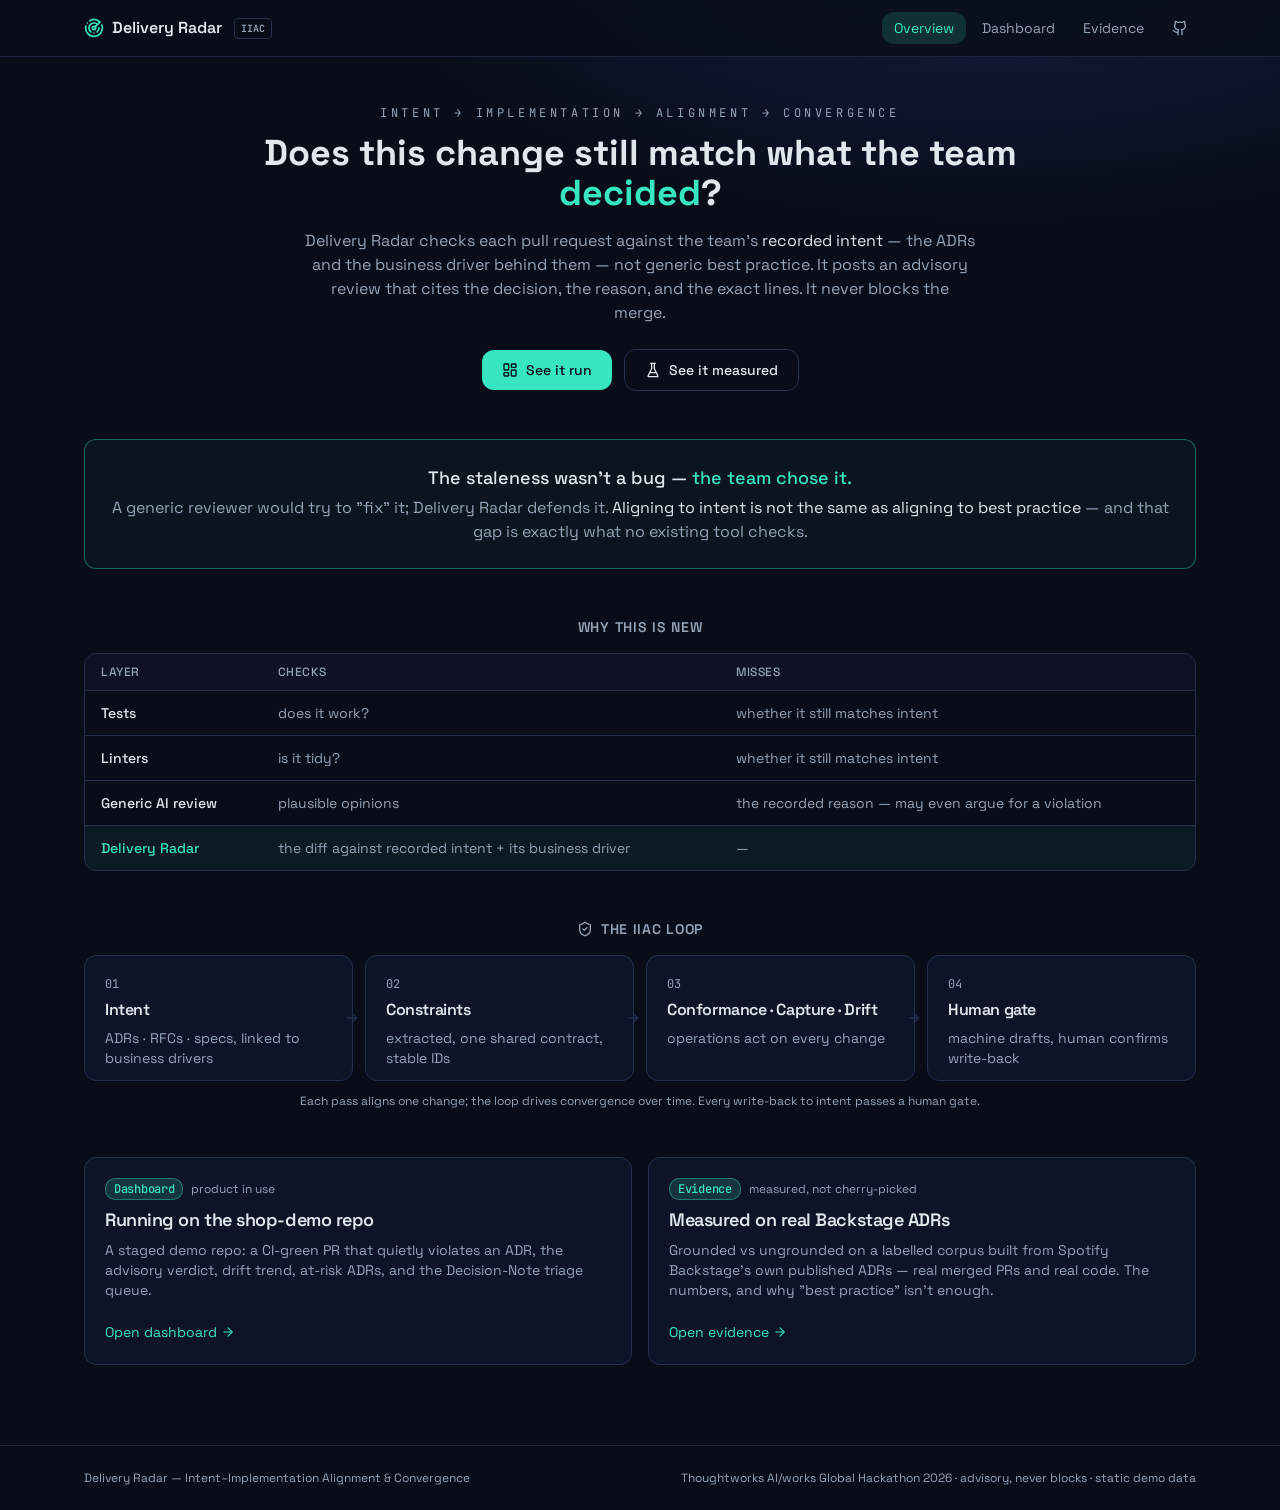
==== index.html @ a1a3ba2a "feat(showcase): deploy unified React SPA (Overview / Dashboard / Evidence) - replaces the landing in" ====
<!doctype html>
<html lang="en" class="dark">
  <head>
    <meta charset="UTF-8" />
    <meta name="viewport" content="width=device-width, initial-scale=1.0" />
    <title>Delivery Radar — IIAC governance engine</title>
    <link rel="preconnect" href="https://fonts.googleapis.com" />
    <link rel="preconnect" href="https://fonts.gstatic.com" crossorigin />
    <link
      href="https://fonts.googleapis.com/css2?family=Space+Grotesk:wght@400;500;600;700&family=JetBrains+Mono:wght@400;500;600&display=swap"
      rel="stylesheet"
    />
    <script type="module" crossorigin src="./assets/index-BOKfZxyE.js"></script>
    <link rel="stylesheet" crossorigin href="./assets/index-BELUJipr.css">
  </head>
  <body>
    <div id="root"></div>
  </body>
</html>
---- assets/index-BELUJipr.css ----
*,:before,:after{--tw-border-spacing-x: 0;--tw-border-spacing-y: 0;--tw-translate-x: 0;--tw-translate-y: 0;--tw-rotate: 0;--tw-skew-x: 0;--tw-skew-y: 0;--tw-scale-x: 1;--tw-scale-y: 1;--tw-pan-x: ;--tw-pan-y: ;--tw-pinch-zoom: ;--tw-scroll-snap-strictness: proximity;--tw-gradient-from-position: ;--tw-gradient-via-position: ;--tw-gradient-to-position: ;--tw-ordinal: ;--tw-slashed-zero: ;--tw-numeric-figure: ;--tw-numeric-spacing: ;--tw-numeric-fraction: ;--tw-ring-inset: ;--tw-ring-offset-width: 0px;--tw-ring-offset-color: #fff;--tw-ring-color: rgb(59 130 246 / .5);--tw-ring-offset-shadow: 0 0 #0000;--tw-ring-shadow: 0 0 #0000;--tw-shadow: 0 0 #0000;--tw-shadow-colored: 0 0 #0000;--tw-blur: ;--tw-brightness: ;--tw-contrast: ;--tw-grayscale: ;--tw-hue-rotate: ;--tw-invert: ;--tw-saturate: ;--tw-sepia: ;--tw-drop-shadow: ;--tw-backdrop-blur: ;--tw-backdrop-brightness: ;--tw-backdrop-contrast: ;--tw-backdrop-grayscale: ;--tw-backdrop-hue-rotate: ;--tw-backdrop-invert: ;--tw-backdrop-opacity: ;--tw-backdrop-saturate: ;--tw-backdrop-sepia: ;--tw-contain-size: ;--tw-contain-layout: ;--tw-contain-paint: ;--tw-contain-style: }::backdrop{--tw-border-spacing-x: 0;--tw-border-spacing-y: 0;--tw-translate-x: 0;--tw-translate-y: 0;--tw-rotate: 0;--tw-skew-x: 0;--tw-skew-y: 0;--tw-scale-x: 1;--tw-scale-y: 1;--tw-pan-x: ;--tw-pan-y: ;--tw-pinch-zoom: ;--tw-scroll-snap-strictness: proximity;--tw-gradient-from-position: ;--tw-gradient-via-position: ;--tw-gradient-to-position: ;--tw-ordinal: ;--tw-slashed-zero: ;--tw-numeric-figure: ;--tw-numeric-spacing: ;--tw-numeric-fraction: ;--tw-ring-inset: ;--tw-ring-offset-width: 0px;--tw-ring-offset-color: #fff;--tw-ring-color: rgb(59 130 246 / .5);--tw-ring-offset-shadow: 0 0 #0000;--tw-ring-shadow: 0 0 #0000;--tw-shadow: 0 0 #0000;--tw-shadow-colored: 0 0 #0000;--tw-blur: ;--tw-brightness: ;--tw-contrast: ;--tw-grayscale: ;--tw-hue-rotate: ;--tw-invert: ;--tw-saturate: ;--tw-sepia: ;--tw-drop-shadow: ;--tw-backdrop-blur: ;--tw-backdrop-brightness: ;--tw-backdrop-contrast: ;--tw-backdrop-grayscale: ;--tw-backdrop-hue-rotate: ;--tw-backdrop-invert: ;--tw-backdrop-opacity: ;--tw-backdrop-saturate: ;--tw-backdrop-sepia: ;--tw-contain-size: ;--tw-contain-layout: ;--tw-contain-paint: ;--tw-contain-style: }*,:before,:after{box-sizing:border-box;border-width:0;border-style:solid;border-color:#e5e7eb}:before,:after{--tw-content: ""}html,:host{line-height:1.5;-webkit-text-size-adjust:100%;-moz-tab-size:4;-o-tab-size:4;tab-size:4;font-family:Space Grotesk,ui-sans-serif,system-ui,sans-serif;font-feature-settings:normal;font-variation-settings:normal;-webkit-tap-highlight-color:transparent}body{margin:0;line-height:inherit}hr{height:0;color:inherit;border-top-width:1px}abbr:where([title]){-webkit-text-decoration:underline dotted;text-decoration:underline dotted}h1,h2,h3,h4,h5,h6{font-size:inherit;font-weight:inherit}a{color:inherit;text-decoration:inherit}b,strong{font-weight:bolder}code,kbd,samp,pre{font-family:JetBrains Mono,ui-monospace,monospace;font-feature-settings:normal;font-variation-settings:normal;font-size:1em}small{font-size:80%}sub,sup{font-size:75%;line-height:0;position:relative;vertical-align:baseline}sub{bottom:-.25em}sup{top:-.5em}table{text-indent:0;border-color:inherit;border-collapse:collapse}button,input,optgroup,select,textarea{font-family:inherit;font-feature-settings:inherit;font-variation-settings:inherit;font-size:100%;font-weight:inherit;line-height:inherit;letter-spacing:inherit;color:inherit;margin:0;padding:0}button,select{text-transform:none}button,input:where([type=button]),input:where([type=reset]),input:where([type=submit]){-webkit-appearance:button;background-color:transparent;background-image:none}:-moz-focusring{outline:auto}:-moz-ui-invalid{box-shadow:none}progress{vertical-align:baseline}::-webkit-inner-spin-button,::-webkit-outer-spin-button{height:auto}[type=search]{-webkit-appearance:textfield;outline-offset:-2px}::-webkit-search-decoration{-webkit-appearance:none}::-webkit-file-upload-button{-webkit-appearance:button;font:inherit}summary{display:list-item}blockquote,dl,dd,h1,h2,h3,h4,h5,h6,hr,figure,p,pre{margin:0}fieldset{margin:0;padding:0}legend{padding:0}ol,ul,menu{list-style:none;margin:0;padding:0}dialog{padding:0}textarea{resize:vertical}input::-moz-placeholder,textarea::-moz-placeholder{opacity:1;color:#9ca3af}input::placeholder,textarea::placeholder{opacity:1;color:#9ca3af}button,[role=button]{cursor:pointer}:disabled{cursor:default}img,svg,video,canvas,audio,iframe,embed,object{display:block;vertical-align:middle}img,video{max-width:100%;height:auto}[hidden]:where(:not([hidden=until-found])){display:none}*{border-color:hsl(var(--border))}body{background-color:hsl(var(--background));font-family:Space Grotesk,ui-sans-serif,system-ui,sans-serif;color:hsl(var(--foreground));background-image:radial-gradient(1200px 600px at 78% -12%,#16224a 0%,transparent 55%);background-attachment:fixed;min-height:100vh}.static{position:static}.absolute{position:absolute}.relative{position:relative}.sticky{position:sticky}.-right-2{right:-.5rem}.top-0{top:0}.top-1\/2{top:50%}.z-40{z-index:40}.mx-auto{margin-left:auto;margin-right:auto}.mb-3{margin-bottom:.75rem}.mb-4{margin-bottom:1rem}.ml-1{margin-left:.25rem}.ml-auto{margin-left:auto}.mt-1{margin-top:.25rem}.mt-1\.5{margin-top:.375rem}.mt-12{margin-top:3rem}.mt-2{margin-top:.5rem}.mt-3{margin-top:.75rem}.mt-4{margin-top:1rem}.mt-6{margin-top:1.5rem}.inline{display:inline}.flex{display:flex}.inline-flex{display:inline-flex}.table{display:table}.grid{display:grid}.hidden{display:none}.h-1\.5{height:.375rem}.h-11{height:2.75rem}.h-14{height:3.5rem}.h-3{height:.75rem}.h-3\.5{height:.875rem}.h-4{height:1rem}.h-48{height:12rem}.h-5{height:1.25rem}.h-8{height:2rem}.h-9{height:2.25rem}.h-full{height:100%}.h-px{height:1px}.min-h-screen{min-height:100vh}.w-3{width:.75rem}.w-3\.5{width:.875rem}.w-4{width:1rem}.w-5{width:1.25rem}.w-full{width:100%}.max-w-2xl{max-width:42rem}.max-w-3xl{max-width:48rem}.max-w-6xl{max-width:72rem}.flex-1{flex:1 1 0%}.-translate-y-1\/2{--tw-translate-y: -50%;transform:translate(var(--tw-translate-x),var(--tw-translate-y)) rotate(var(--tw-rotate)) skew(var(--tw-skew-x)) skewY(var(--tw-skew-y)) scaleX(var(--tw-scale-x)) scaleY(var(--tw-scale-y))}.grid-cols-1{grid-template-columns:repeat(1,minmax(0,1fr))}.grid-cols-2{grid-template-columns:repeat(2,minmax(0,1fr))}.flex-col{flex-direction:column}.flex-wrap{flex-wrap:wrap}.items-end{align-items:flex-end}.items-center{align-items:center}.items-baseline{align-items:baseline}.justify-center{justify-content:center}.justify-between{justify-content:space-between}.gap-1{gap:.25rem}.gap-1\.5{gap:.375rem}.gap-2{gap:.5rem}.gap-3{gap:.75rem}.gap-4{gap:1rem}.space-y-1\.5>:not([hidden])~:not([hidden]){--tw-space-y-reverse: 0;margin-top:calc(.375rem * calc(1 - var(--tw-space-y-reverse)));margin-bottom:calc(.375rem * var(--tw-space-y-reverse))}.space-y-12>:not([hidden])~:not([hidden]){--tw-space-y-reverse: 0;margin-top:calc(3rem * calc(1 - var(--tw-space-y-reverse)));margin-bottom:calc(3rem * var(--tw-space-y-reverse))}.space-y-3>:not([hidden])~:not([hidden]){--tw-space-y-reverse: 0;margin-top:calc(.75rem * calc(1 - var(--tw-space-y-reverse)));margin-bottom:calc(.75rem * var(--tw-space-y-reverse))}.space-y-4>:not([hidden])~:not([hidden]){--tw-space-y-reverse: 0;margin-top:calc(1rem * calc(1 - var(--tw-space-y-reverse)));margin-bottom:calc(1rem * var(--tw-space-y-reverse))}.space-y-8>:not([hidden])~:not([hidden]){--tw-space-y-reverse: 0;margin-top:calc(2rem * calc(1 - var(--tw-space-y-reverse)));margin-bottom:calc(2rem * var(--tw-space-y-reverse))}.overflow-hidden{overflow:hidden}.truncate{overflow:hidden;text-overflow:ellipsis;white-space:nowrap}.whitespace-nowrap{white-space:nowrap}.rounded{border-radius:.25rem}.rounded-full{border-radius:9999px}.rounded-lg{border-radius:var(--radius)}.rounded-md{border-radius:calc(var(--radius) - 2px)}.rounded-xl{border-radius:.75rem}.border{border-width:1px}.border-b{border-bottom-width:1px}.border-t{border-top-width:1px}.border-amber-500\/40{border-color:#f59e0b66}.border-border{border-color:hsl(var(--border))}.border-border\/70{border-color:hsl(var(--border) / .7)}.border-emerald-500\/30{border-color:#10b9814d}.border-emerald-500\/40{border-color:#10b98166}.border-primary\/40{border-color:hsl(var(--primary) / .4)}.border-primary\/50{border-color:hsl(var(--primary) / .5)}.border-rose-500\/30{border-color:#f43f5e4d}.border-rose-500\/40{border-color:#f43f5e66}.border-slate-500\/40{border-color:#64748b66}.bg-amber-400{--tw-bg-opacity: 1;background-color:rgb(251 191 36 / var(--tw-bg-opacity, 1))}.bg-amber-500\/15{background-color:#f59e0b26}.bg-background\/80{background-color:hsl(var(--background) / .8)}.bg-border{background-color:hsl(var(--border))}.bg-card\/40{background-color:hsl(var(--card) / .4)}.bg-card\/60{background-color:hsl(var(--card) / .6)}.bg-card\/80{background-color:hsl(var(--card) / .8)}.bg-emerald-400{--tw-bg-opacity: 1;background-color:rgb(52 211 153 / var(--tw-bg-opacity, 1))}.bg-emerald-500\/10{background-color:#10b9811a}.bg-emerald-500\/15{background-color:#10b98126}.bg-primary{background-color:hsl(var(--primary))}.bg-primary\/15{background-color:hsl(var(--primary) / .15)}.bg-primary\/\[0\.04\]{background-color:hsl(var(--primary) / .04)}.bg-primary\/\[0\.05\]{background-color:hsl(var(--primary) / .05)}.bg-primary\/\[0\.06\]{background-color:hsl(var(--primary) / .06)}.bg-rose-400{--tw-bg-opacity: 1;background-color:rgb(251 113 133 / var(--tw-bg-opacity, 1))}.bg-rose-500\/15{background-color:#f43f5e26}.bg-secondary{background-color:hsl(var(--secondary))}.bg-slate-500\/15{background-color:#64748b26}.p-2{padding:.5rem}.p-4{padding:1rem}.p-5{padding:1.25rem}.p-6{padding:1.5rem}.px-1\.5{padding-left:.375rem;padding-right:.375rem}.px-2{padding-left:.5rem;padding-right:.5rem}.px-3{padding-left:.75rem;padding-right:.75rem}.px-4{padding-left:1rem;padding-right:1rem}.px-5{padding-left:1.25rem;padding-right:1.25rem}.px-6{padding-left:1.5rem;padding-right:1.5rem}.py-0\.5{padding-top:.125rem;padding-bottom:.125rem}.py-1\.5{padding-top:.375rem;padding-bottom:.375rem}.py-2{padding-top:.5rem;padding-bottom:.5rem}.py-2\.5{padding-top:.625rem;padding-bottom:.625rem}.py-3{padding-top:.75rem;padding-bottom:.75rem}.py-6{padding-top:1.5rem;padding-bottom:1.5rem}.py-8{padding-top:2rem;padding-bottom:2rem}.pb-2{padding-bottom:.5rem}.pb-3{padding-bottom:.75rem}.pt-0{padding-top:0}.pt-4{padding-top:1rem}.text-left{text-align:left}.text-center{text-align:center}.font-mono{font-family:JetBrains Mono,ui-monospace,monospace}.text-2xl{font-size:1.5rem;line-height:2rem}.text-3xl{font-size:1.875rem;line-height:2.25rem}.text-\[10px\]{font-size:10px}.text-base{font-size:1rem;line-height:1.5rem}.text-lg{font-size:1.125rem;line-height:1.75rem}.text-sm{font-size:.875rem;line-height:1.25rem}.text-xs{font-size:.75rem;line-height:1rem}.font-bold{font-weight:700}.font-medium{font-weight:500}.font-semibold{font-weight:600}.uppercase{text-transform:uppercase}.italic{font-style:italic}.leading-none{line-height:1}.leading-tight{line-height:1.25}.tracking-\[0\.2em\]{letter-spacing:.2em}.tracking-\[0\.3em\]{letter-spacing:.3em}.tracking-tight{letter-spacing:-.025em}.tracking-wider{letter-spacing:.05em}.text-amber-300{--tw-text-opacity: 1;color:rgb(252 211 77 / var(--tw-text-opacity, 1))}.text-amber-400{--tw-text-opacity: 1;color:rgb(251 191 36 / var(--tw-text-opacity, 1))}.text-border{color:hsl(var(--border))}.text-card-foreground{color:hsl(var(--card-foreground))}.text-emerald-300{--tw-text-opacity: 1;color:rgb(110 231 183 / var(--tw-text-opacity, 1))}.text-foreground{color:hsl(var(--foreground))}.text-foreground\/80{color:hsl(var(--foreground) / .8)}.text-muted-foreground{color:hsl(var(--muted-foreground))}.text-primary{color:hsl(var(--primary))}.text-primary-foreground{color:hsl(var(--primary-foreground))}.text-rose-300{--tw-text-opacity: 1;color:rgb(253 164 175 / var(--tw-text-opacity, 1))}.text-secondary-foreground{color:hsl(var(--secondary-foreground))}.text-slate-300{--tw-text-opacity: 1;color:rgb(203 213 225 / var(--tw-text-opacity, 1))}.shadow-sm{--tw-shadow: 0 1px 2px 0 rgb(0 0 0 / .05);--tw-shadow-colored: 0 1px 2px 0 var(--tw-shadow-color);box-shadow:var(--tw-ring-offset-shadow, 0 0 #0000),var(--tw-ring-shadow, 0 0 #0000),var(--tw-shadow)}.outline{outline-style:solid}.backdrop-blur{--tw-backdrop-blur: blur(8px);-webkit-backdrop-filter:var(--tw-backdrop-blur) var(--tw-backdrop-brightness) var(--tw-backdrop-contrast) var(--tw-backdrop-grayscale) var(--tw-backdrop-hue-rotate) var(--tw-backdrop-invert) var(--tw-backdrop-opacity) var(--tw-backdrop-saturate) var(--tw-backdrop-sepia);backdrop-filter:var(--tw-backdrop-blur) var(--tw-backdrop-brightness) var(--tw-backdrop-contrast) var(--tw-backdrop-grayscale) var(--tw-backdrop-hue-rotate) var(--tw-backdrop-invert) var(--tw-backdrop-opacity) var(--tw-backdrop-saturate) var(--tw-backdrop-sepia)}.backdrop-blur-sm{--tw-backdrop-blur: blur(4px);-webkit-backdrop-filter:var(--tw-backdrop-blur) var(--tw-backdrop-brightness) var(--tw-backdrop-contrast) var(--tw-backdrop-grayscale) var(--tw-backdrop-hue-rotate) var(--tw-backdrop-invert) var(--tw-backdrop-opacity) var(--tw-backdrop-saturate) var(--tw-backdrop-sepia);backdrop-filter:var(--tw-backdrop-blur) var(--tw-backdrop-brightness) var(--tw-backdrop-contrast) var(--tw-backdrop-grayscale) var(--tw-backdrop-hue-rotate) var(--tw-backdrop-invert) var(--tw-backdrop-opacity) var(--tw-backdrop-saturate) var(--tw-backdrop-sepia)}.transition-colors{transition-property:color,background-color,border-color,text-decoration-color,fill,stroke;transition-timing-function:cubic-bezier(.4,0,.2,1);transition-duration:.15s}@keyframes enter{0%{opacity:var(--tw-enter-opacity, 1);transform:translate3d(var(--tw-enter-translate-x, 0),var(--tw-enter-translate-y, 0),0) scale3d(var(--tw-enter-scale, 1),var(--tw-enter-scale, 1),var(--tw-enter-scale, 1)) rotate(var(--tw-enter-rotate, 0))}}@keyframes exit{to{opacity:var(--tw-exit-opacity, 1);transform:translate3d(var(--tw-exit-translate-x, 0),var(--tw-exit-translate-y, 0),0) scale3d(var(--tw-exit-scale, 1),var(--tw-exit-scale, 1),var(--tw-exit-scale, 1)) rotate(var(--tw-exit-rotate, 0))}}.running{animation-play-state:running}:root{--background: 228 47% 7%;--foreground: 214 32% 91%;--card: 226 44% 12%;--card-foreground: 214 32% 91%;--popover: 226 44% 12%;--popover-foreground: 214 32% 91%;--primary: 167 78% 56%;--primary-foreground: 228 47% 7%;--secondary: 223 41% 18%;--secondary-foreground: 214 32% 91%;--muted: 223 41% 15%;--muted-foreground: 215 20% 65%;--accent: 223 41% 18%;--accent-foreground: 214 32% 91%;--destructive: 350 75% 60%;--destructive-foreground: 214 32% 96%;--border: 223 38% 22%;--input: 223 38% 22%;--ring: 167 78% 56%;--radius: .75rem}::-webkit-scrollbar{width:10px;height:10px}::-webkit-scrollbar-thumb{background:hsl(var(--border));border-radius:6px}::-webkit-scrollbar-track{background:transparent}.hover\:bg-accent:hover{background-color:hsl(var(--accent))}.hover\:bg-primary\/90:hover{background-color:hsl(var(--primary) / .9)}.hover\:bg-secondary\/80:hover{background-color:hsl(var(--secondary) / .8)}.hover\:text-accent-foreground:hover{color:hsl(var(--accent-foreground))}.hover\:text-foreground:hover{color:hsl(var(--foreground))}.hover\:text-primary:hover{color:hsl(var(--primary))}.hover\:underline:hover{text-decoration-line:underline}.focus-visible\:outline-none:focus-visible{outline:2px solid transparent;outline-offset:2px}.focus-visible\:ring-2:focus-visible{--tw-ring-offset-shadow: var(--tw-ring-inset) 0 0 0 var(--tw-ring-offset-width) var(--tw-ring-offset-color);--tw-ring-shadow: var(--tw-ring-inset) 0 0 0 calc(2px + var(--tw-ring-offset-width)) var(--tw-ring-color);box-shadow:var(--tw-ring-offset-shadow),var(--tw-ring-shadow),var(--tw-shadow, 0 0 #0000)}.focus-visible\:ring-ring:focus-visible{--tw-ring-color: hsl(var(--ring))}.disabled\:pointer-events-none:disabled{pointer-events:none}.disabled\:opacity-50:disabled{opacity:.5}@media (min-width: 640px){.sm\:inline{display:inline}.sm\:grid-cols-2{grid-template-columns:repeat(2,minmax(0,1fr))}.sm\:grid-cols-4{grid-template-columns:repeat(4,minmax(0,1fr))}.sm\:text-4xl{font-size:2.25rem;line-height:2.5rem}}@media (min-width: 768px){.md\:grid-cols-2{grid-template-columns:repeat(2,minmax(0,1fr))}}@media (min-width: 1024px){.lg\:block{display:block}.lg\:grid-cols-2{grid-template-columns:repeat(2,minmax(0,1fr))}.lg\:grid-cols-4{grid-template-columns:repeat(4,minmax(0,1fr))}}
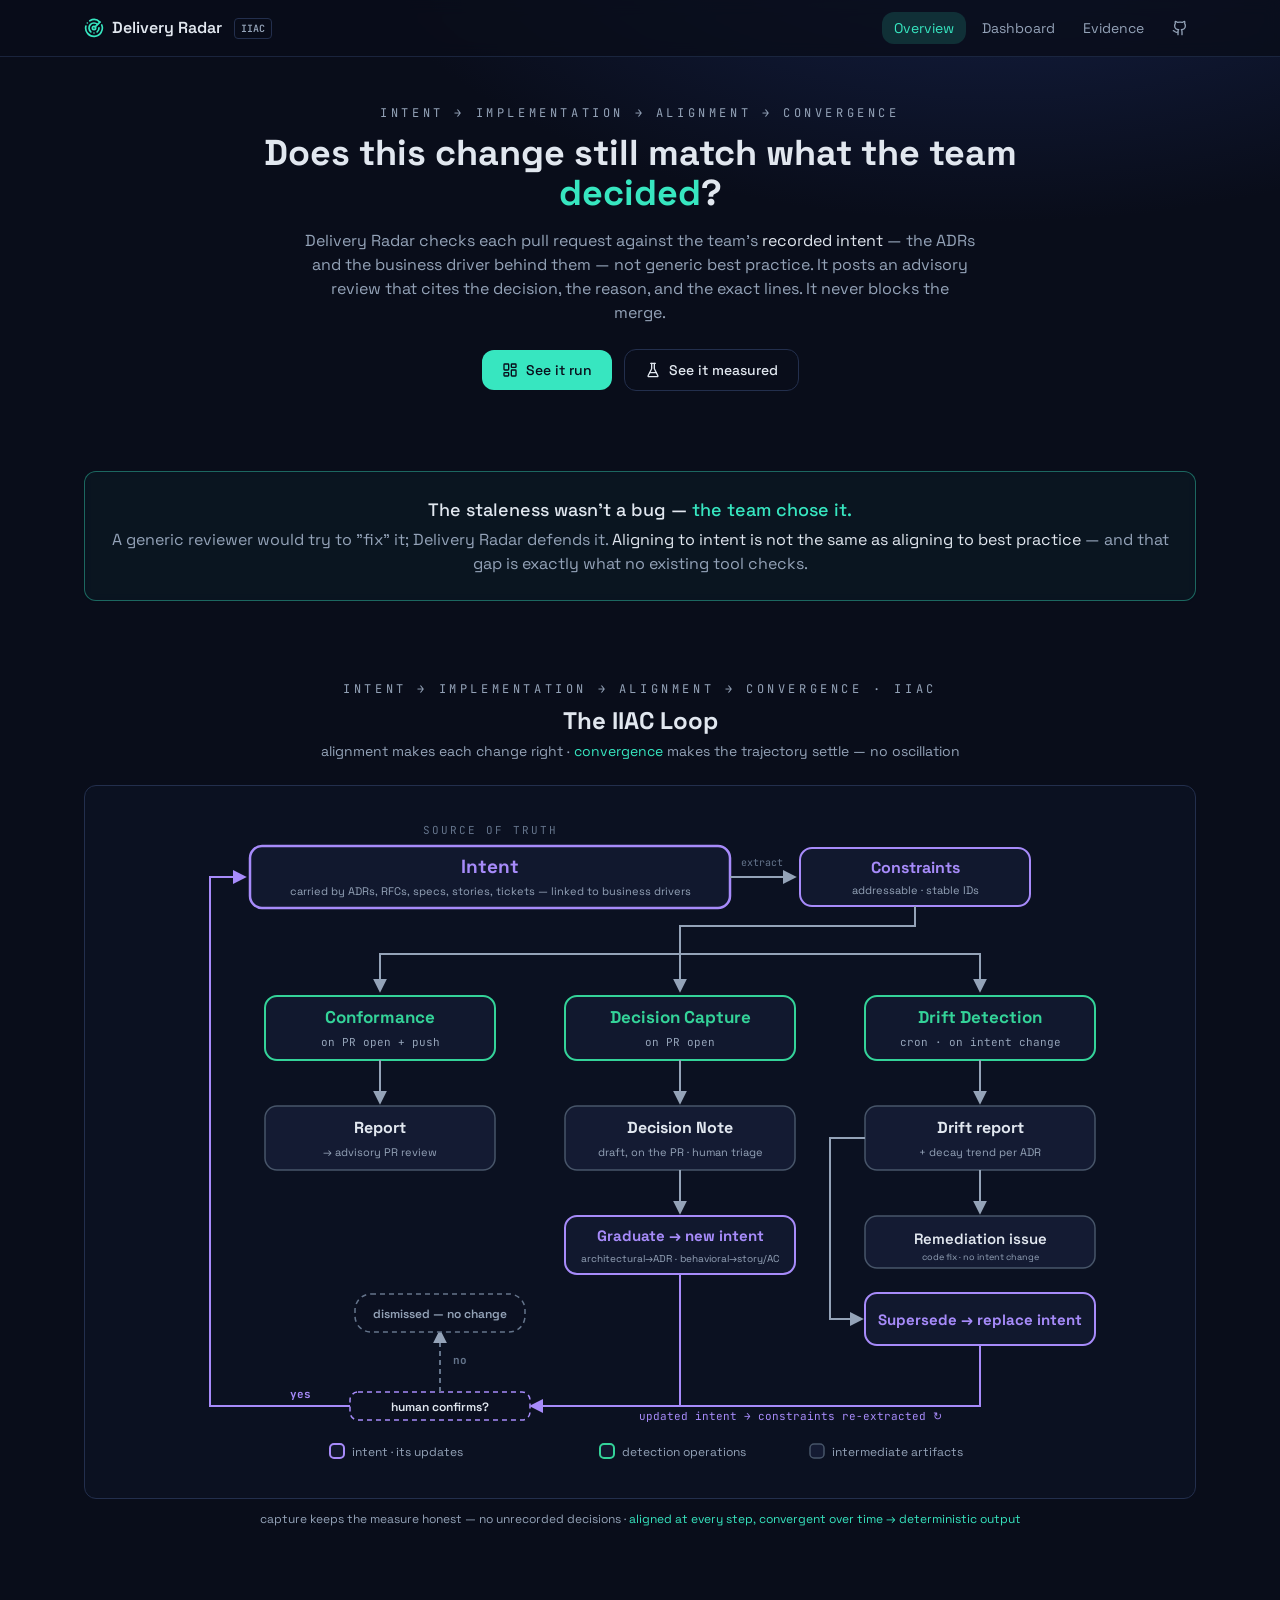
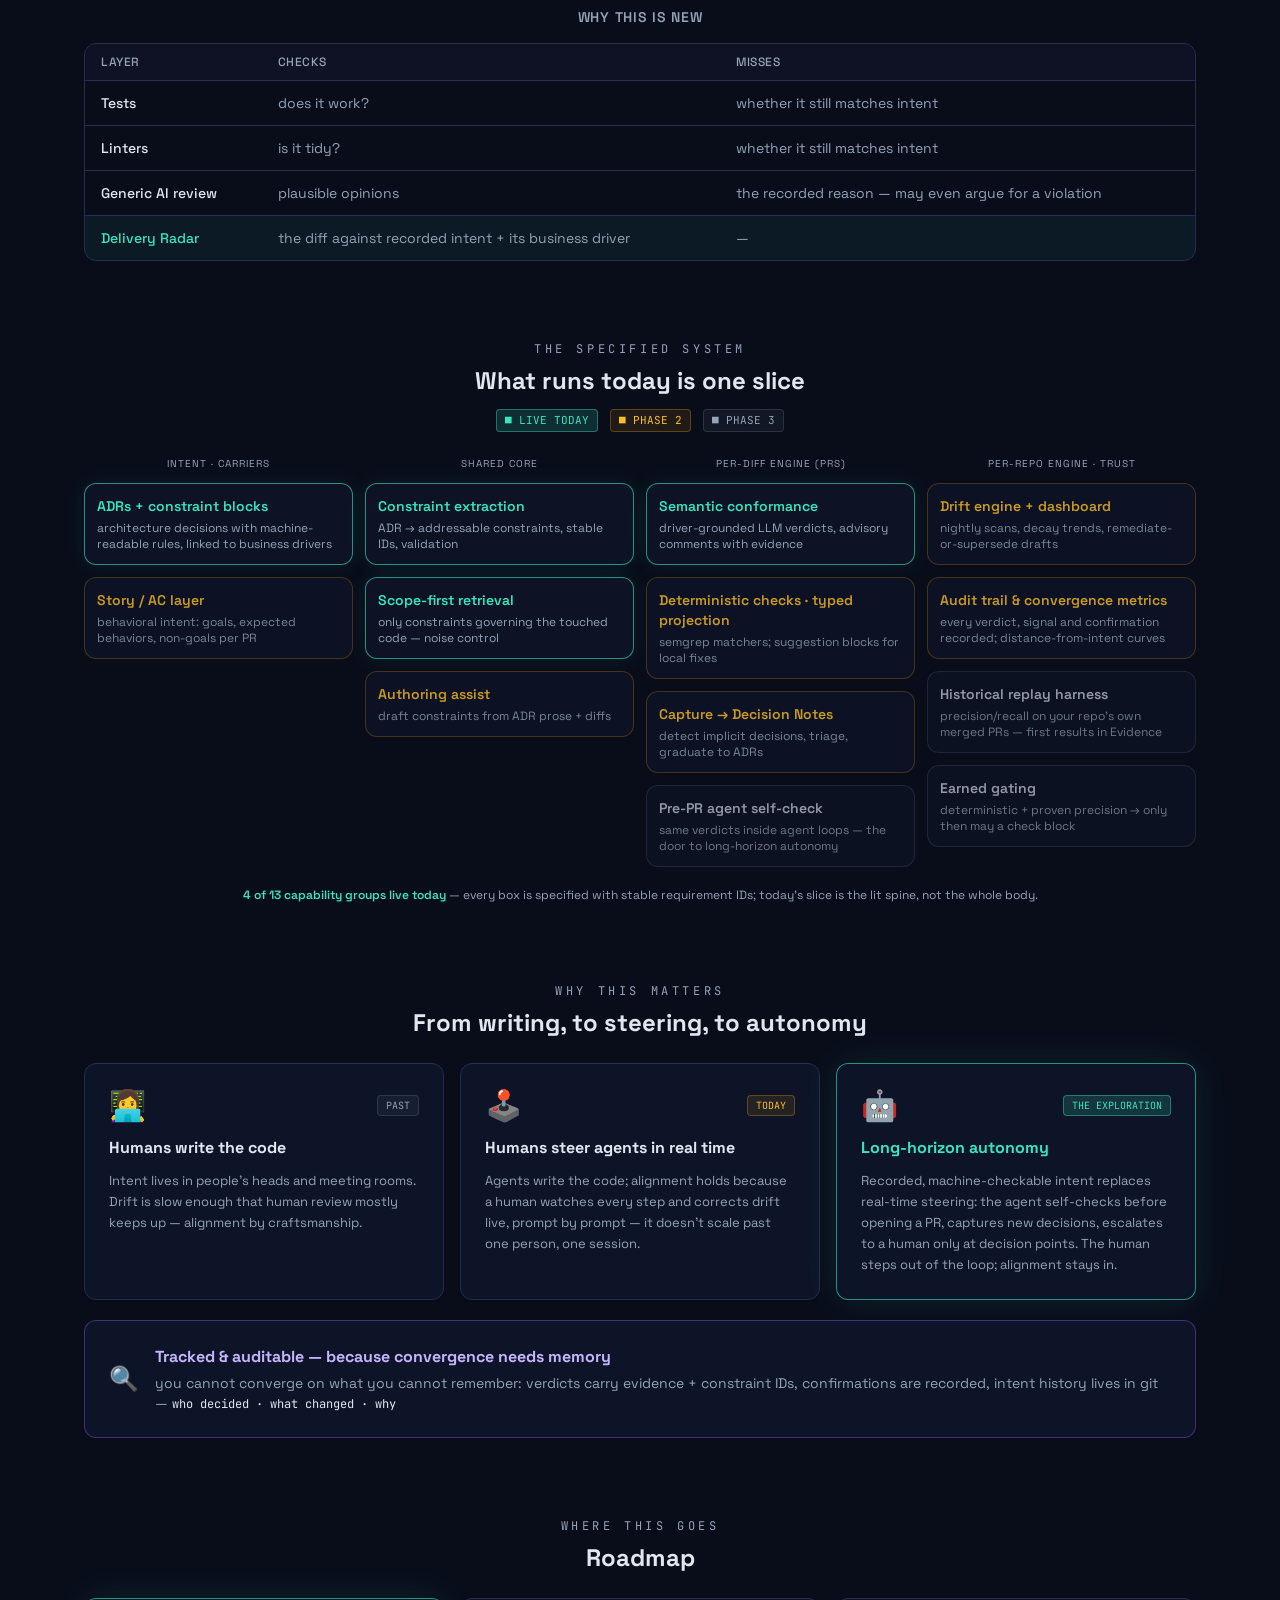
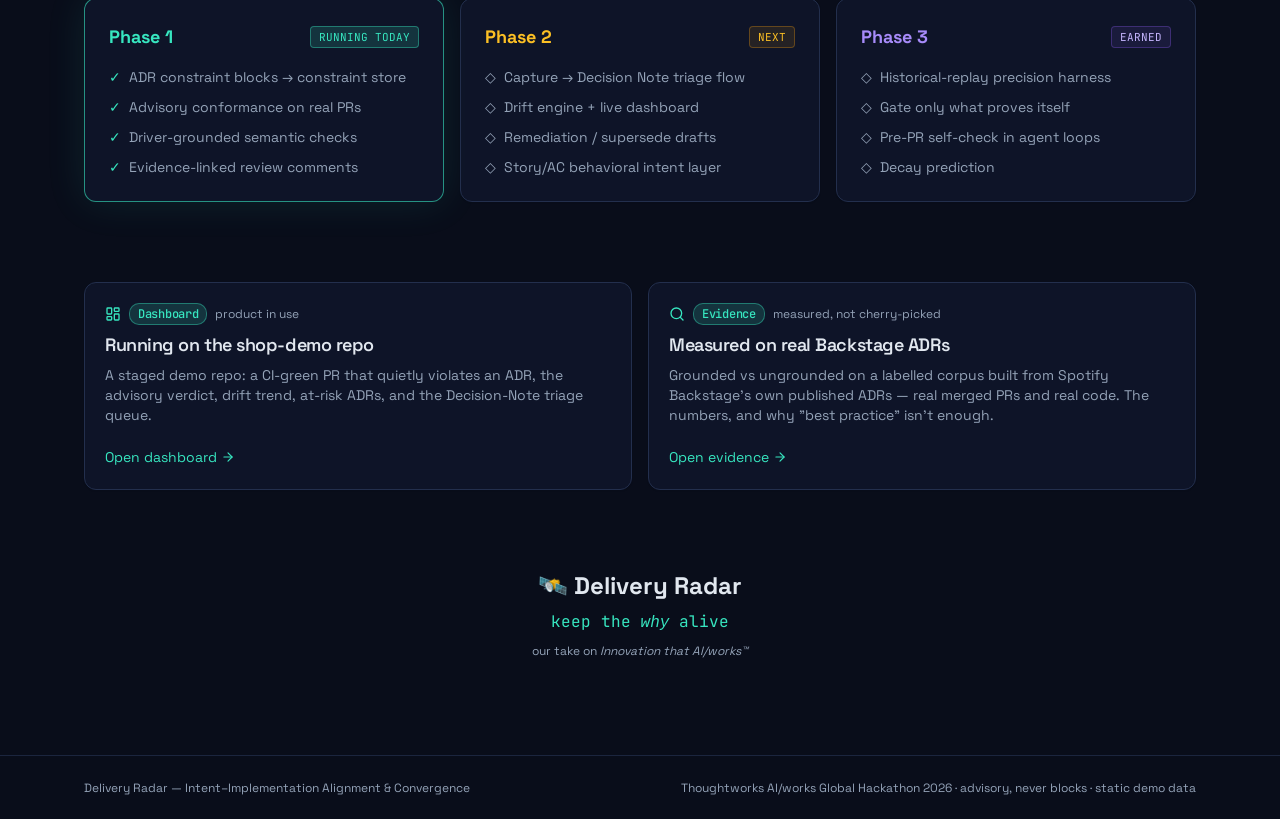
==== commit 1da55842: "feat(showcase): homepage is now the full product intro (IIAC Loop SVG, system map, dual-path, roadma" ====
--- a/index.html
+++ b/index.html
@@ -10,8 +10,8 @@
       href="https://fonts.googleapis.com/css2?family=Space+Grotesk:wght@400;500;600;700&family=JetBrains+Mono:wght@400;500;600&display=swap"
       rel="stylesheet"
     />
-    <script type="module" crossorigin src="./assets/index-BOKfZxyE.js"></script>
-    <link rel="stylesheet" crossorigin href="./assets/index-BELUJipr.css">
+    <script type="module" crossorigin src="./assets/index-DQuwveQa.js"></script>
+    <link rel="stylesheet" crossorigin href="./assets/index-GDhjms-v.css">
   </head>
   <body>
     <div id="root"></div>
--- a/assets/index-GDhjms-v.css
+++ b/assets/index-GDhjms-v.css
@@ -0,0 +1 @@
+*,:before,:after{--tw-border-spacing-x: 0;--tw-border-spacing-y: 0;--tw-translate-x: 0;--tw-translate-y: 0;--tw-rotate: 0;--tw-skew-x: 0;--tw-skew-y: 0;--tw-scale-x: 1;--tw-scale-y: 1;--tw-pan-x: ;--tw-pan-y: ;--tw-pinch-zoom: ;--tw-scroll-snap-strictness: proximity;--tw-gradient-from-position: ;--tw-gradient-via-position: ;--tw-gradient-to-position: ;--tw-ordinal: ;--tw-slashed-zero: ;--tw-numeric-figure: ;--tw-numeric-spacing: ;--tw-numeric-fraction: ;--tw-ring-inset: ;--tw-ring-offset-width: 0px;--tw-ring-offset-color: #fff;--tw-ring-color: rgb(59 130 246 / .5);--tw-ring-offset-shadow: 0 0 #0000;--tw-ring-shadow: 0 0 #0000;--tw-shadow: 0 0 #0000;--tw-shadow-colored: 0 0 #0000;--tw-blur: ;--tw-brightness: ;--tw-contrast: ;--tw-grayscale: ;--tw-hue-rotate: ;--tw-invert: ;--tw-saturate: ;--tw-sepia: ;--tw-drop-shadow: ;--tw-backdrop-blur: ;--tw-backdrop-brightness: ;--tw-backdrop-contrast: ;--tw-backdrop-grayscale: ;--tw-backdrop-hue-rotate: ;--tw-backdrop-invert: ;--tw-backdrop-opacity: ;--tw-backdrop-saturate: ;--tw-backdrop-sepia: ;--tw-contain-size: ;--tw-contain-layout: ;--tw-contain-paint: ;--tw-contain-style: }::backdrop{--tw-border-spacing-x: 0;--tw-border-spacing-y: 0;--tw-translate-x: 0;--tw-translate-y: 0;--tw-rotate: 0;--tw-skew-x: 0;--tw-skew-y: 0;--tw-scale-x: 1;--tw-scale-y: 1;--tw-pan-x: ;--tw-pan-y: ;--tw-pinch-zoom: ;--tw-scroll-snap-strictness: proximity;--tw-gradient-from-position: ;--tw-gradient-via-position: ;--tw-gradient-to-position: ;--tw-ordinal: ;--tw-slashed-zero: ;--tw-numeric-figure: ;--tw-numeric-spacing: ;--tw-numeric-fraction: ;--tw-ring-inset: ;--tw-ring-offset-width: 0px;--tw-ring-offset-color: #fff;--tw-ring-color: rgb(59 130 246 / .5);--tw-ring-offset-shadow: 0 0 #0000;--tw-ring-shadow: 0 0 #0000;--tw-shadow: 0 0 #0000;--tw-shadow-colored: 0 0 #0000;--tw-blur: ;--tw-brightness: ;--tw-contrast: ;--tw-grayscale: ;--tw-hue-rotate: ;--tw-invert: ;--tw-saturate: ;--tw-sepia: ;--tw-drop-shadow: ;--tw-backdrop-blur: ;--tw-backdrop-brightness: ;--tw-backdrop-contrast: ;--tw-backdrop-grayscale: ;--tw-backdrop-hue-rotate: ;--tw-backdrop-invert: ;--tw-backdrop-opacity: ;--tw-backdrop-saturate: ;--tw-backdrop-sepia: ;--tw-contain-size: ;--tw-contain-layout: ;--tw-contain-paint: ;--tw-contain-style: }*,:before,:after{box-sizing:border-box;border-width:0;border-style:solid;border-color:#e5e7eb}:before,:after{--tw-content: ""}html,:host{line-height:1.5;-webkit-text-size-adjust:100%;-moz-tab-size:4;-o-tab-size:4;tab-size:4;font-family:Space Grotesk,ui-sans-serif,system-ui,sans-serif;font-feature-settings:normal;font-variation-settings:normal;-webkit-tap-highlight-color:transparent}body{margin:0;line-height:inherit}hr{height:0;color:inherit;border-top-width:1px}abbr:where([title]){-webkit-text-decoration:underline dotted;text-decoration:underline dotted}h1,h2,h3,h4,h5,h6{font-size:inherit;font-weight:inherit}a{color:inherit;text-decoration:inherit}b,strong{font-weight:bolder}code,kbd,samp,pre{font-family:JetBrains Mono,ui-monospace,monospace;font-feature-settings:normal;font-variation-settings:normal;font-size:1em}small{font-size:80%}sub,sup{font-size:75%;line-height:0;position:relative;vertical-align:baseline}sub{bottom:-.25em}sup{top:-.5em}table{text-indent:0;border-color:inherit;border-collapse:collapse}button,input,optgroup,select,textarea{font-family:inherit;font-feature-settings:inherit;font-variation-settings:inherit;font-size:100%;font-weight:inherit;line-height:inherit;letter-spacing:inherit;color:inherit;margin:0;padding:0}button,select{text-transform:none}button,input:where([type=button]),input:where([type=reset]),input:where([type=submit]){-webkit-appearance:button;background-color:transparent;background-image:none}:-moz-focusring{outline:auto}:-moz-ui-invalid{box-shadow:none}progress{vertical-align:baseline}::-webkit-inner-spin-button,::-webkit-outer-spin-button{height:auto}[type=search]{-webkit-appearance:textfield;outline-offset:-2px}::-webkit-search-decoration{-webkit-appearance:none}::-webkit-file-upload-button{-webkit-appearance:button;font:inherit}summary{display:list-item}blockquote,dl,dd,h1,h2,h3,h4,h5,h6,hr,figure,p,pre{margin:0}fieldset{margin:0;padding:0}legend{padding:0}ol,ul,menu{list-style:none;margin:0;padding:0}dialog{padding:0}textarea{resize:vertical}input::-moz-placeholder,textarea::-moz-placeholder{opacity:1;color:#9ca3af}input::placeholder,textarea::placeholder{opacity:1;color:#9ca3af}button,[role=button]{cursor:pointer}:disabled{cursor:default}img,svg,video,canvas,audio,iframe,embed,object{display:block;vertical-align:middle}img,video{max-width:100%;height:auto}[hidden]:where(:not([hidden=until-found])){display:none}*{border-color:hsl(var(--border))}body{background-color:hsl(var(--background));font-family:Space Grotesk,ui-sans-serif,system-ui,sans-serif;color:hsl(var(--foreground));background-image:radial-gradient(1200px 600px at 78% -12%,#16224a 0%,transparent 55%);background-attachment:fixed;min-height:100vh}.static{position:static}.sticky{position:sticky}.top-0{top:0}.z-40{z-index:40}.mx-auto{margin-left:auto;margin-right:auto}.mb-3{margin-bottom:.75rem}.mb-4{margin-bottom:1rem}.ml-1{margin-left:.25rem}.ml-auto{margin-left:auto}.mt-1{margin-top:.25rem}.mt-1\.5{margin-top:.375rem}.mt-12{margin-top:3rem}.mt-2{margin-top:.5rem}.mt-2\.5{margin-top:.625rem}.mt-3{margin-top:.75rem}.mt-4{margin-top:1rem}.mt-5{margin-top:1.25rem}.mt-6{margin-top:1.5rem}.block{display:block}.inline{display:inline}.flex{display:flex}.inline-flex{display:inline-flex}.table{display:table}.grid{display:grid}.hidden{display:none}.h-1\.5{height:.375rem}.h-11{height:2.75rem}.h-14{height:3.5rem}.h-3{height:.75rem}.h-3\.5{height:.875rem}.h-4{height:1rem}.h-48{height:12rem}.h-5{height:1.25rem}.h-8{height:2rem}.h-9{height:2.25rem}.h-full{height:100%}.h-px{height:1px}.min-h-screen{min-height:100vh}.w-3{width:.75rem}.w-3\.5{width:.875rem}.w-4{width:1rem}.w-5{width:1.25rem}.w-full{width:100%}.max-w-2xl{max-width:42rem}.max-w-3xl{max-width:48rem}.max-w-6xl{max-width:72rem}.flex-1{flex:1 1 0%}.grid-cols-1{grid-template-columns:repeat(1,minmax(0,1fr))}.grid-cols-2{grid-template-columns:repeat(2,minmax(0,1fr))}.flex-col{flex-direction:column}.flex-wrap{flex-wrap:wrap}.items-end{align-items:flex-end}.items-center{align-items:center}.items-baseline{align-items:baseline}.justify-center{justify-content:center}.justify-between{justify-content:space-between}.gap-1{gap:.25rem}.gap-1\.5{gap:.375rem}.gap-2{gap:.5rem}.gap-3{gap:.75rem}.gap-4{gap:1rem}.space-y-1\.5>:not([hidden])~:not([hidden]){--tw-space-y-reverse: 0;margin-top:calc(.375rem * calc(1 - var(--tw-space-y-reverse)));margin-bottom:calc(.375rem * var(--tw-space-y-reverse))}.space-y-2\.5>:not([hidden])~:not([hidden]){--tw-space-y-reverse: 0;margin-top:calc(.625rem * calc(1 - var(--tw-space-y-reverse)));margin-bottom:calc(.625rem * var(--tw-space-y-reverse))}.space-y-20>:not([hidden])~:not([hidden]){--tw-space-y-reverse: 0;margin-top:calc(5rem * calc(1 - var(--tw-space-y-reverse)));margin-bottom:calc(5rem * var(--tw-space-y-reverse))}.space-y-3>:not([hidden])~:not([hidden]){--tw-space-y-reverse: 0;margin-top:calc(.75rem * calc(1 - var(--tw-space-y-reverse)));margin-bottom:calc(.75rem * var(--tw-space-y-reverse))}.space-y-4>:not([hidden])~:not([hidden]){--tw-space-y-reverse: 0;margin-top:calc(1rem * calc(1 - var(--tw-space-y-reverse)));margin-bottom:calc(1rem * var(--tw-space-y-reverse))}.space-y-8>:not([hidden])~:not([hidden]){--tw-space-y-reverse: 0;margin-top:calc(2rem * calc(1 - var(--tw-space-y-reverse)));margin-bottom:calc(2rem * var(--tw-space-y-reverse))}.overflow-hidden{overflow:hidden}.overflow-x-auto{overflow-x:auto}.truncate{overflow:hidden;text-overflow:ellipsis;white-space:nowrap}.whitespace-nowrap{white-space:nowrap}.rounded{border-radius:.25rem}.rounded-full{border-radius:9999px}.rounded-lg{border-radius:var(--radius)}.rounded-md{border-radius:calc(var(--radius) - 2px)}.rounded-xl{border-radius:.75rem}.border{border-width:1px}.border-b{border-bottom-width:1px}.border-t{border-top-width:1px}.border-amber-500\/30{border-color:#f59e0b4d}.border-amber-500\/40{border-color:#f59e0b66}.border-border{border-color:hsl(var(--border))}.border-border\/70{border-color:hsl(var(--border) / .7)}.border-emerald-500\/30{border-color:#10b9814d}.border-emerald-500\/40{border-color:#10b98166}.border-primary\/40{border-color:hsl(var(--primary) / .4)}.border-primary\/50{border-color:hsl(var(--primary) / .5)}.border-primary\/60{border-color:hsl(var(--primary) / .6)}.border-rose-500\/30{border-color:#f43f5e4d}.border-rose-500\/40{border-color:#f43f5e66}.border-slate-500\/30{border-color:#64748b4d}.border-slate-500\/40{border-color:#64748b66}.border-violet-500\/30{border-color:#8b5cf64d}.border-violet-500\/40{border-color:#8b5cf666}.bg-amber-400{--tw-bg-opacity: 1;background-color:rgb(251 191 36 / var(--tw-bg-opacity, 1))}.bg-amber-500\/10{background-color:#f59e0b1a}.bg-amber-500\/15{background-color:#f59e0b26}.bg-background\/80{background-color:hsl(var(--background) / .8)}.bg-border{background-color:hsl(var(--border))}.bg-card\/40{background-color:hsl(var(--card) / .4)}.bg-card\/60{background-color:hsl(var(--card) / .6)}.bg-card\/70{background-color:hsl(var(--card) / .7)}.bg-card\/80{background-color:hsl(var(--card) / .8)}.bg-emerald-400{--tw-bg-opacity: 1;background-color:rgb(52 211 153 / var(--tw-bg-opacity, 1))}.bg-emerald-500\/10{background-color:#10b9811a}.bg-emerald-500\/15{background-color:#10b98126}.bg-primary{background-color:hsl(var(--primary))}.bg-primary\/15{background-color:hsl(var(--primary) / .15)}.bg-primary\/\[0\.04\]{background-color:hsl(var(--primary) / .04)}.bg-primary\/\[0\.05\]{background-color:hsl(var(--primary) / .05)}.bg-primary\/\[0\.06\]{background-color:hsl(var(--primary) / .06)}.bg-rose-400{--tw-bg-opacity: 1;background-color:rgb(251 113 133 / var(--tw-bg-opacity, 1))}.bg-rose-500\/15{background-color:#f43f5e26}.bg-secondary{background-color:hsl(var(--secondary))}.bg-slate-500\/10{background-color:#64748b1a}.bg-slate-500\/15{background-color:#64748b26}.bg-violet-500\/10{background-color:#8b5cf61a}.p-2{padding:.5rem}.p-3{padding:.75rem}.p-4{padding:1rem}.p-5{padding:1.25rem}.p-6{padding:1.5rem}.px-1\.5{padding-left:.375rem;padding-right:.375rem}.px-2{padding-left:.5rem;padding-right:.5rem}.px-3{padding-left:.75rem;padding-right:.75rem}.px-4{padding-left:1rem;padding-right:1rem}.px-5{padding-left:1.25rem;padding-right:1.25rem}.px-6{padding-left:1.5rem;padding-right:1.5rem}.py-0\.5{padding-top:.125rem;padding-bottom:.125rem}.py-1\.5{padding-top:.375rem;padding-bottom:.375rem}.py-2{padding-top:.5rem;padding-bottom:.5rem}.py-2\.5{padding-top:.625rem;padding-bottom:.625rem}.py-3{padding-top:.75rem;padding-bottom:.75rem}.py-6{padding-top:1.5rem;padding-bottom:1.5rem}.py-8{padding-top:2rem;padding-bottom:2rem}.pb-2{padding-bottom:.5rem}.pb-4{padding-bottom:1rem}.pt-0{padding-top:0}.pt-4{padding-top:1rem}.text-left{text-align:left}.text-center{text-align:center}.font-mono{font-family:JetBrains Mono,ui-monospace,monospace}.text-2xl{font-size:1.5rem;line-height:2rem}.text-3xl{font-size:1.875rem;line-height:2.25rem}.text-\[10px\]{font-size:10px}.text-\[11px\]{font-size:11px}.text-\[13px\]{font-size:13px}.text-base{font-size:1rem;line-height:1.5rem}.text-lg{font-size:1.125rem;line-height:1.75rem}.text-sm{font-size:.875rem;line-height:1.25rem}.text-xs{font-size:.75rem;line-height:1rem}.font-bold{font-weight:700}.font-medium{font-weight:500}.font-semibold{font-weight:600}.uppercase{text-transform:uppercase}.italic{font-style:italic}.leading-none{line-height:1}.leading-relaxed{line-height:1.625}.leading-tight{line-height:1.25}.tracking-\[0\.2em\]{letter-spacing:.2em}.tracking-\[0\.3em\]{letter-spacing:.3em}.tracking-tight{letter-spacing:-.025em}.tracking-wider{letter-spacing:.05em}.tracking-widest{letter-spacing:.1em}.text-amber-300{--tw-text-opacity: 1;color:rgb(252 211 77 / var(--tw-text-opacity, 1))}.text-amber-400{--tw-text-opacity: 1;color:rgb(251 191 36 / var(--tw-text-opacity, 1))}.text-card-foreground{color:hsl(var(--card-foreground))}.text-emerald-300{--tw-text-opacity: 1;color:rgb(110 231 183 / var(--tw-text-opacity, 1))}.text-foreground{color:hsl(var(--foreground))}.text-foreground\/80{color:hsl(var(--foreground) / .8)}.text-muted-foreground{color:hsl(var(--muted-foreground))}.text-primary{color:hsl(var(--primary))}.text-primary-foreground{color:hsl(var(--primary-foreground))}.text-rose-300{--tw-text-opacity: 1;color:rgb(253 164 175 / var(--tw-text-opacity, 1))}.text-secondary-foreground{color:hsl(var(--secondary-foreground))}.text-slate-300{--tw-text-opacity: 1;color:rgb(203 213 225 / var(--tw-text-opacity, 1))}.text-slate-400{--tw-text-opacity: 1;color:rgb(148 163 184 / var(--tw-text-opacity, 1))}.text-violet-300{--tw-text-opacity: 1;color:rgb(196 181 253 / var(--tw-text-opacity, 1))}.text-violet-400{--tw-text-opacity: 1;color:rgb(167 139 250 / var(--tw-text-opacity, 1))}.opacity-70{opacity:.7}.opacity-80{opacity:.8}.shadow-\[0_0_24px_rgba\(55\,232\,194\,\.08\)\]{--tw-shadow: 0 0 24px rgba(55,232,194,.08);--tw-shadow-colored: 0 0 24px var(--tw-shadow-color);box-shadow:var(--tw-ring-offset-shadow, 0 0 #0000),var(--tw-ring-shadow, 0 0 #0000),var(--tw-shadow)}.shadow-\[0_0_40px_rgba\(55\,232\,194\,\.1\)\]{--tw-shadow: 0 0 40px rgba(55,232,194,.1);--tw-shadow-colored: 0 0 40px var(--tw-shadow-color);box-shadow:var(--tw-ring-offset-shadow, 0 0 #0000),var(--tw-ring-shadow, 0 0 #0000),var(--tw-shadow)}.shadow-sm{--tw-shadow: 0 1px 2px 0 rgb(0 0 0 / .05);--tw-shadow-colored: 0 1px 2px 0 var(--tw-shadow-color);box-shadow:var(--tw-ring-offset-shadow, 0 0 #0000),var(--tw-ring-shadow, 0 0 #0000),var(--tw-shadow)}.outline{outline-style:solid}.backdrop-blur{--tw-backdrop-blur: blur(8px);-webkit-backdrop-filter:var(--tw-backdrop-blur) var(--tw-backdrop-brightness) var(--tw-backdrop-contrast) var(--tw-backdrop-grayscale) var(--tw-backdrop-hue-rotate) var(--tw-backdrop-invert) var(--tw-backdrop-opacity) var(--tw-backdrop-saturate) var(--tw-backdrop-sepia);backdrop-filter:var(--tw-backdrop-blur) var(--tw-backdrop-brightness) var(--tw-backdrop-contrast) var(--tw-backdrop-grayscale) var(--tw-backdrop-hue-rotate) var(--tw-backdrop-invert) var(--tw-backdrop-opacity) var(--tw-backdrop-saturate) var(--tw-backdrop-sepia)}.backdrop-blur-sm{--tw-backdrop-blur: blur(4px);-webkit-backdrop-filter:var(--tw-backdrop-blur) var(--tw-backdrop-brightness) var(--tw-backdrop-contrast) var(--tw-backdrop-grayscale) var(--tw-backdrop-hue-rotate) var(--tw-backdrop-invert) var(--tw-backdrop-opacity) var(--tw-backdrop-saturate) var(--tw-backdrop-sepia);backdrop-filter:var(--tw-backdrop-blur) var(--tw-backdrop-brightness) var(--tw-backdrop-contrast) var(--tw-backdrop-grayscale) var(--tw-backdrop-hue-rotate) var(--tw-backdrop-invert) var(--tw-backdrop-opacity) var(--tw-backdrop-saturate) var(--tw-backdrop-sepia)}.transition-colors{transition-property:color,background-color,border-color,text-decoration-color,fill,stroke;transition-timing-function:cubic-bezier(.4,0,.2,1);transition-duration:.15s}@keyframes enter{0%{opacity:var(--tw-enter-opacity, 1);transform:translate3d(var(--tw-enter-translate-x, 0),var(--tw-enter-translate-y, 0),0) scale3d(var(--tw-enter-scale, 1),var(--tw-enter-scale, 1),var(--tw-enter-scale, 1)) rotate(var(--tw-enter-rotate, 0))}}@keyframes exit{to{opacity:var(--tw-exit-opacity, 1);transform:translate3d(var(--tw-exit-translate-x, 0),var(--tw-exit-translate-y, 0),0) scale3d(var(--tw-exit-scale, 1),var(--tw-exit-scale, 1),var(--tw-exit-scale, 1)) rotate(var(--tw-exit-rotate, 0))}}.running{animation-play-state:running}:root{--background: 228 47% 7%;--foreground: 214 32% 91%;--card: 226 44% 12%;--card-foreground: 214 32% 91%;--popover: 226 44% 12%;--popover-foreground: 214 32% 91%;--primary: 167 78% 56%;--primary-foreground: 228 47% 7%;--secondary: 223 41% 18%;--secondary-foreground: 214 32% 91%;--muted: 223 41% 15%;--muted-foreground: 215 20% 65%;--accent: 223 41% 18%;--accent-foreground: 214 32% 91%;--destructive: 350 75% 60%;--destructive-foreground: 214 32% 96%;--border: 223 38% 22%;--input: 223 38% 22%;--ring: 167 78% 56%;--radius: .75rem}::-webkit-scrollbar{width:10px;height:10px}::-webkit-scrollbar-thumb{background:hsl(var(--border));border-radius:6px}::-webkit-scrollbar-track{background:transparent}.hover\:bg-accent:hover{background-color:hsl(var(--accent))}.hover\:bg-primary\/90:hover{background-color:hsl(var(--primary) / .9)}.hover\:bg-secondary\/80:hover{background-color:hsl(var(--secondary) / .8)}.hover\:text-accent-foreground:hover{color:hsl(var(--accent-foreground))}.hover\:text-foreground:hover{color:hsl(var(--foreground))}.hover\:text-primary:hover{color:hsl(var(--primary))}.hover\:underline:hover{text-decoration-line:underline}.focus-visible\:outline-none:focus-visible{outline:2px solid transparent;outline-offset:2px}.focus-visible\:ring-2:focus-visible{--tw-ring-offset-shadow: var(--tw-ring-inset) 0 0 0 var(--tw-ring-offset-width) var(--tw-ring-offset-color);--tw-ring-shadow: var(--tw-ring-inset) 0 0 0 calc(2px + var(--tw-ring-offset-width)) var(--tw-ring-color);box-shadow:var(--tw-ring-offset-shadow),var(--tw-ring-shadow),var(--tw-shadow, 0 0 #0000)}.focus-visible\:ring-ring:focus-visible{--tw-ring-color: hsl(var(--ring))}.disabled\:pointer-events-none:disabled{pointer-events:none}.disabled\:opacity-50:disabled{opacity:.5}@media (min-width: 640px){.sm\:inline{display:inline}.sm\:grid-cols-2{grid-template-columns:repeat(2,minmax(0,1fr))}.sm\:grid-cols-4{grid-template-columns:repeat(4,minmax(0,1fr))}.sm\:flex-row{flex-direction:row}.sm\:p-5{padding:1.25rem}.sm\:text-4xl{font-size:2.25rem;line-height:2.5rem}}@media (min-width: 768px){.md\:grid-cols-2{grid-template-columns:repeat(2,minmax(0,1fr))}.md\:grid-cols-3{grid-template-columns:repeat(3,minmax(0,1fr))}}@media (min-width: 1024px){.lg\:grid-cols-2{grid-template-columns:repeat(2,minmax(0,1fr))}.lg\:grid-cols-4{grid-template-columns:repeat(4,minmax(0,1fr))}}
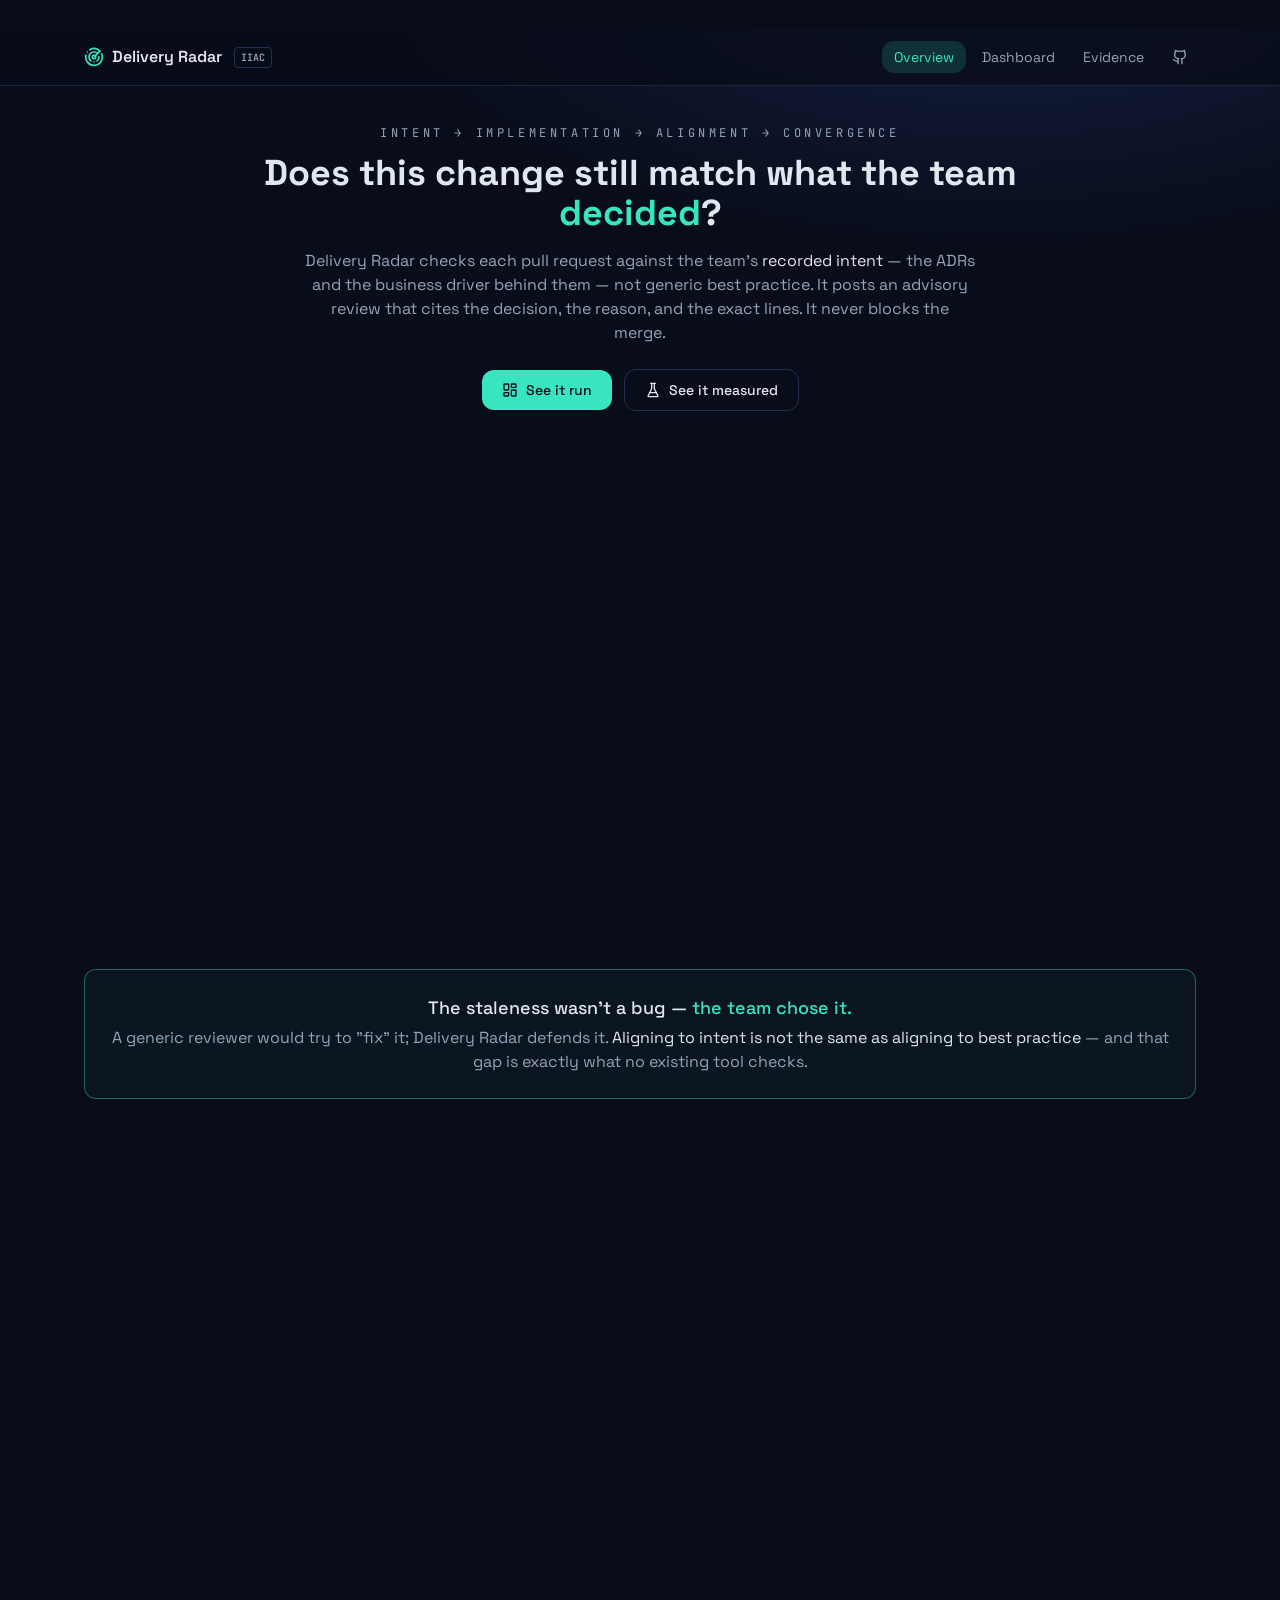
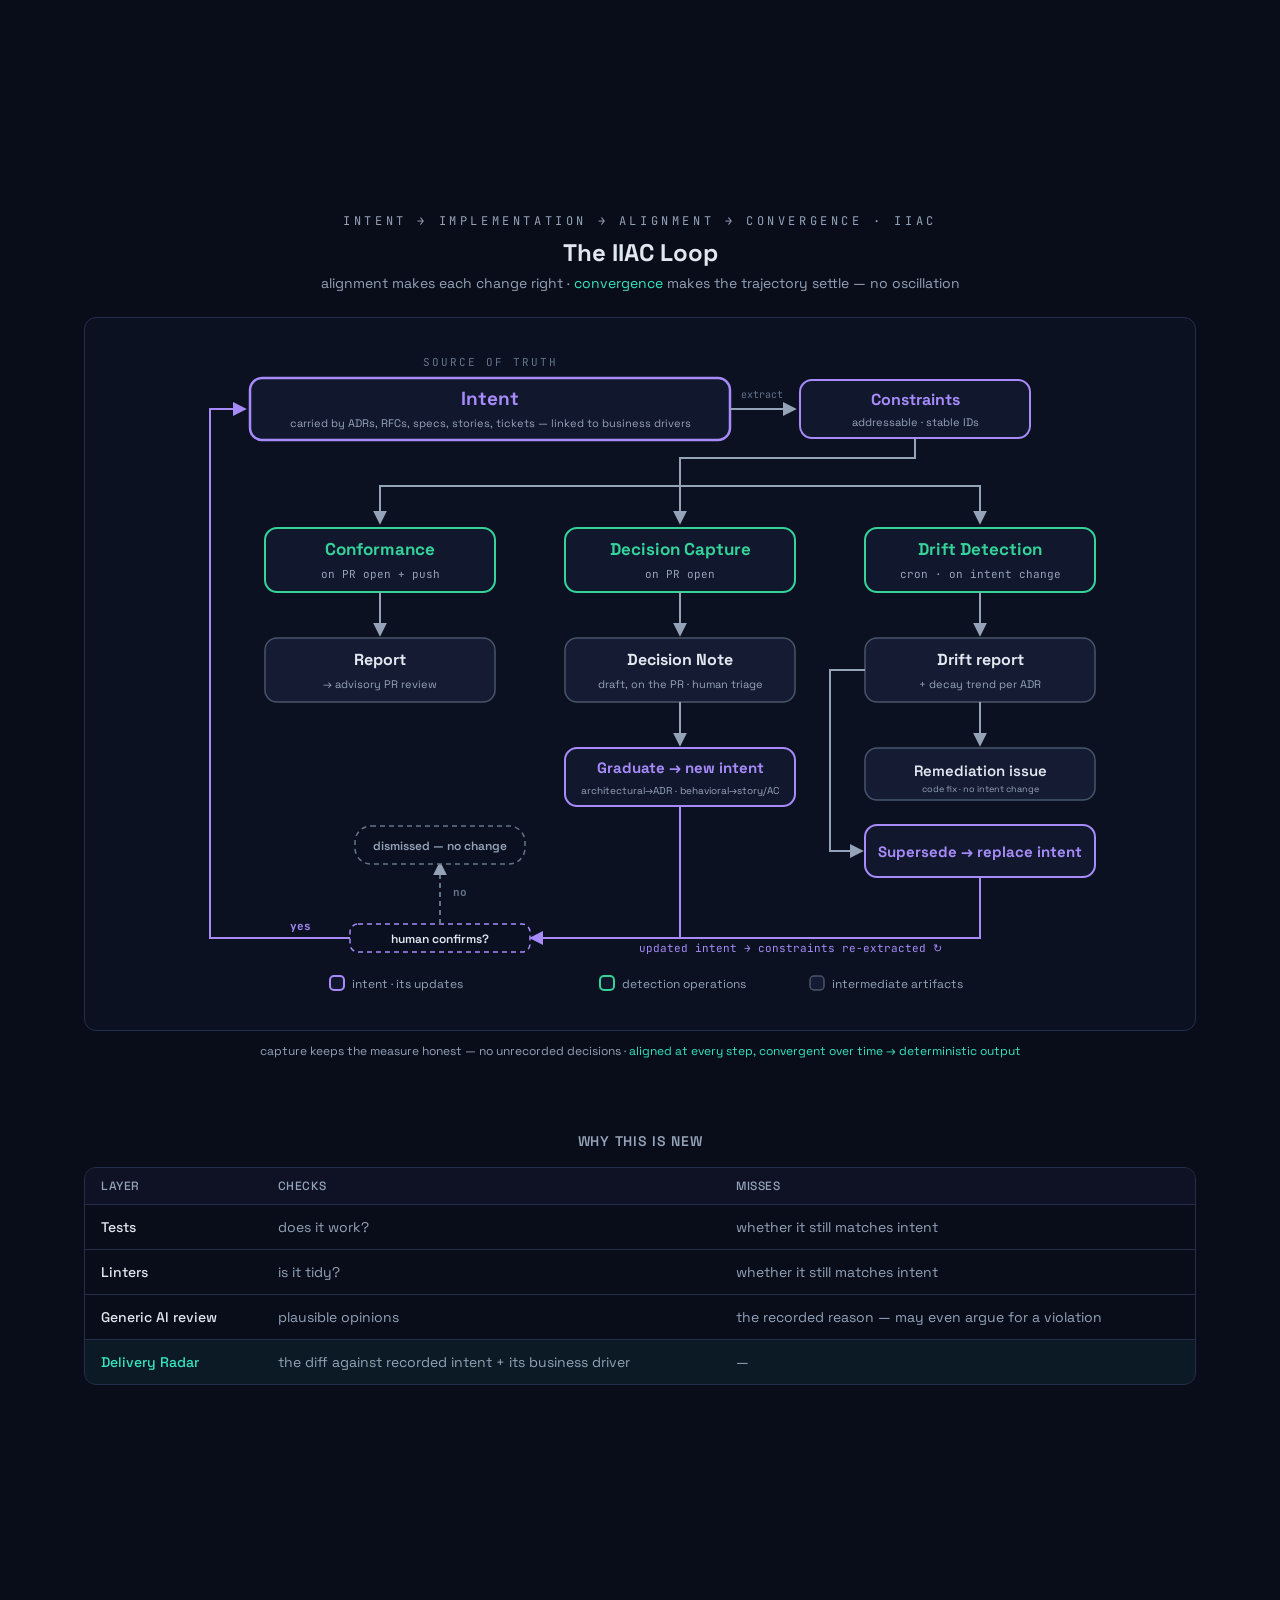
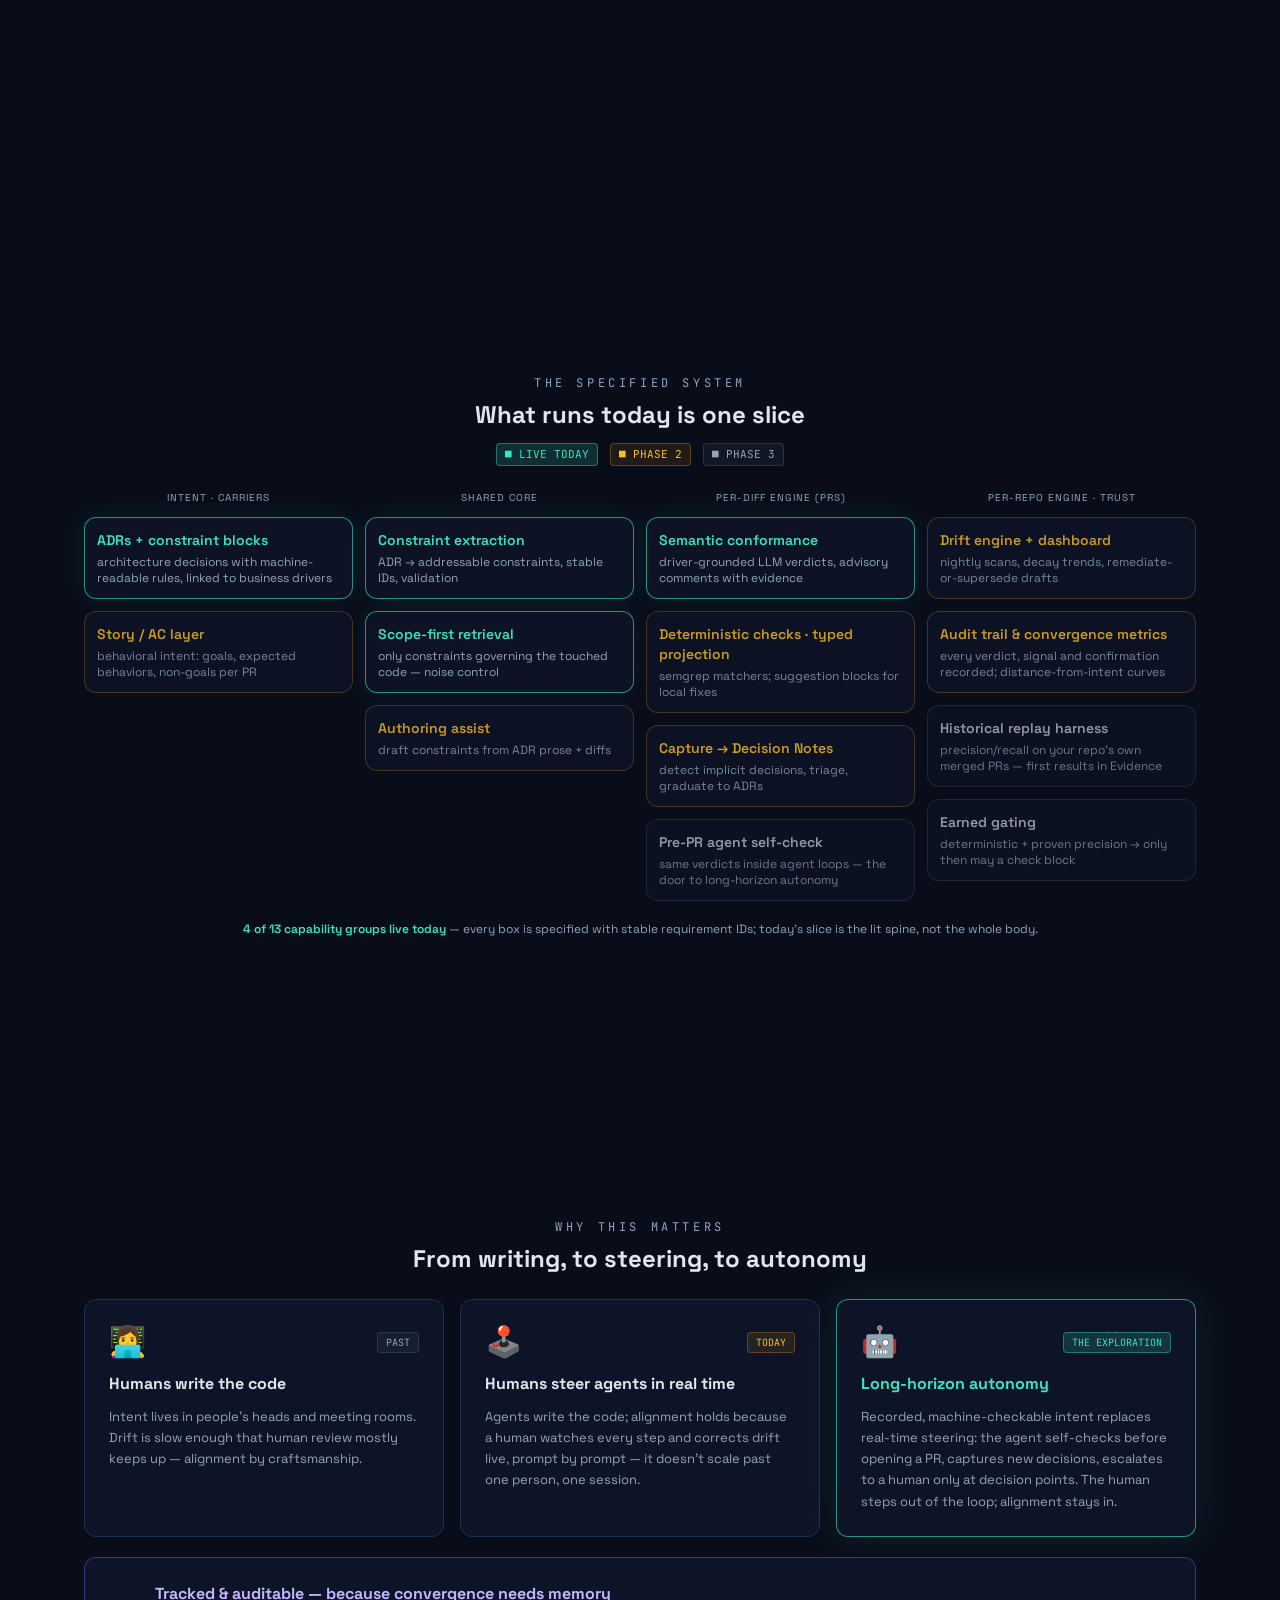
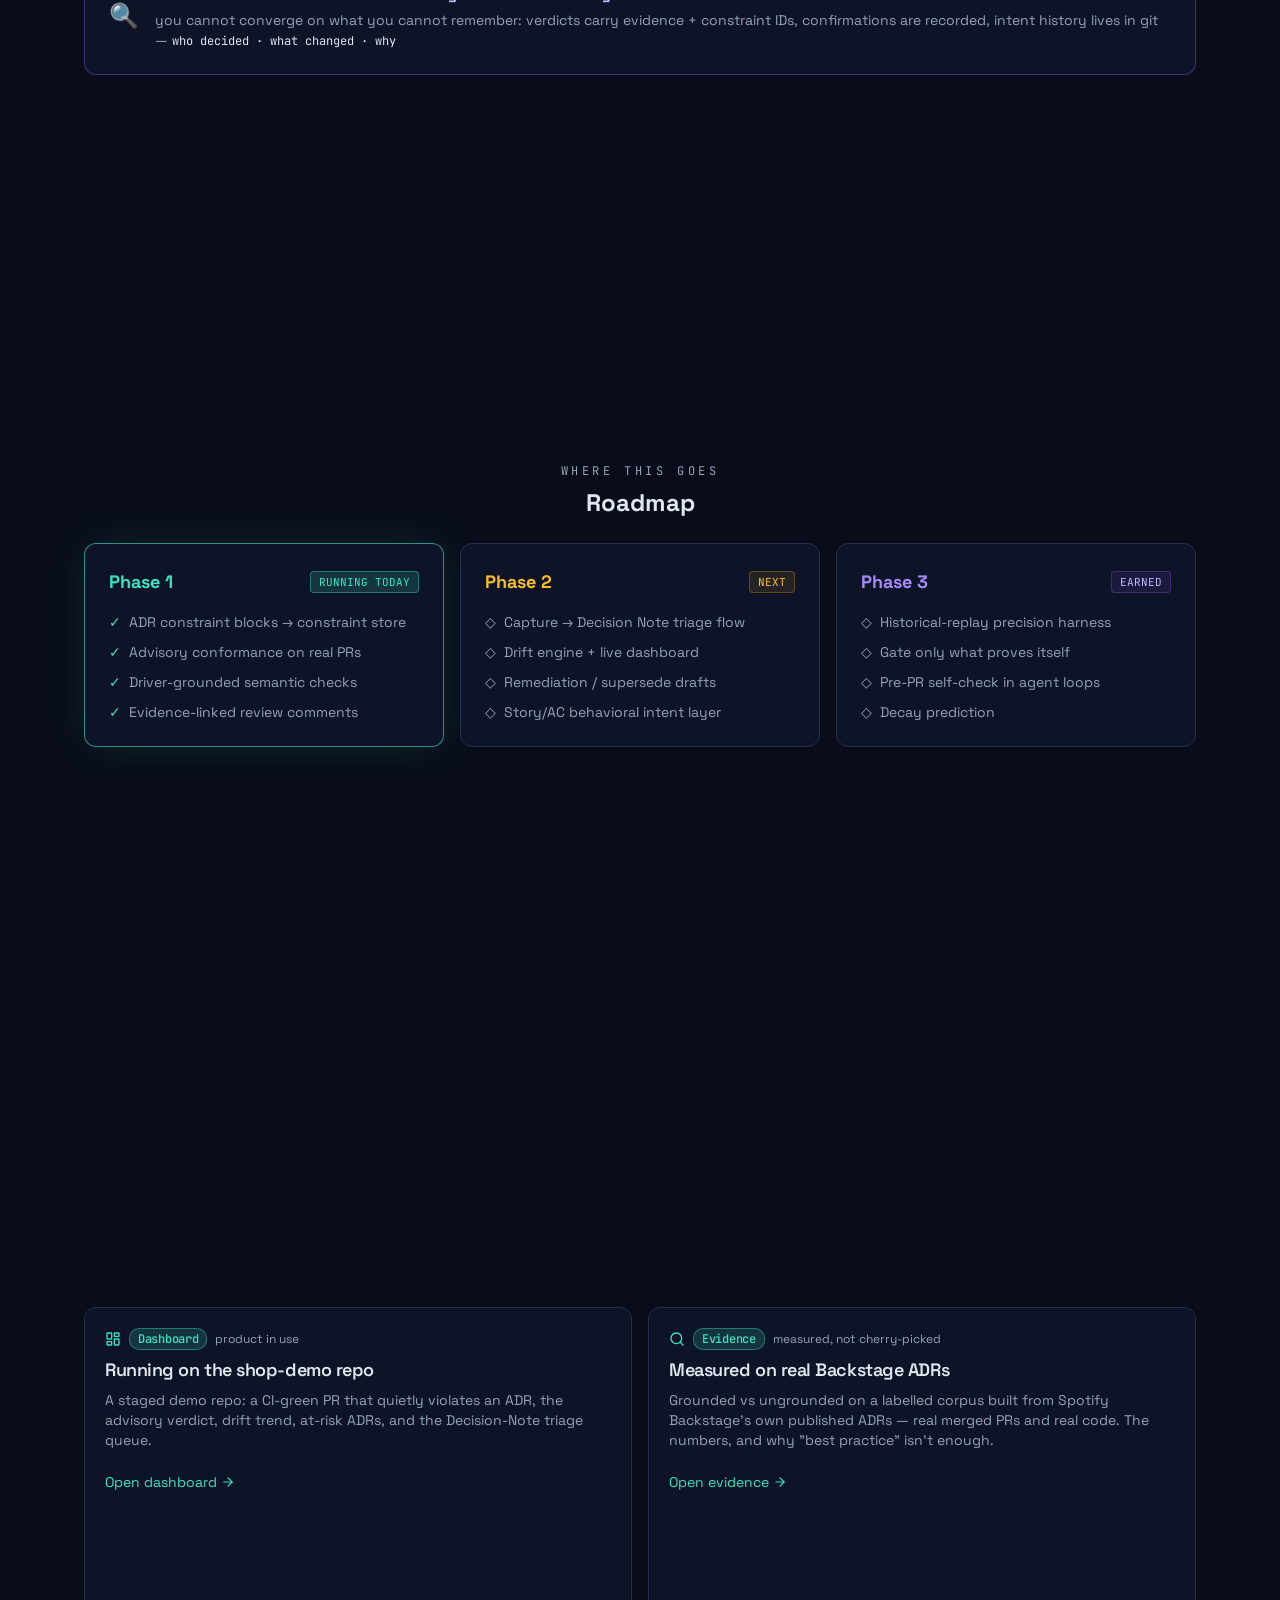
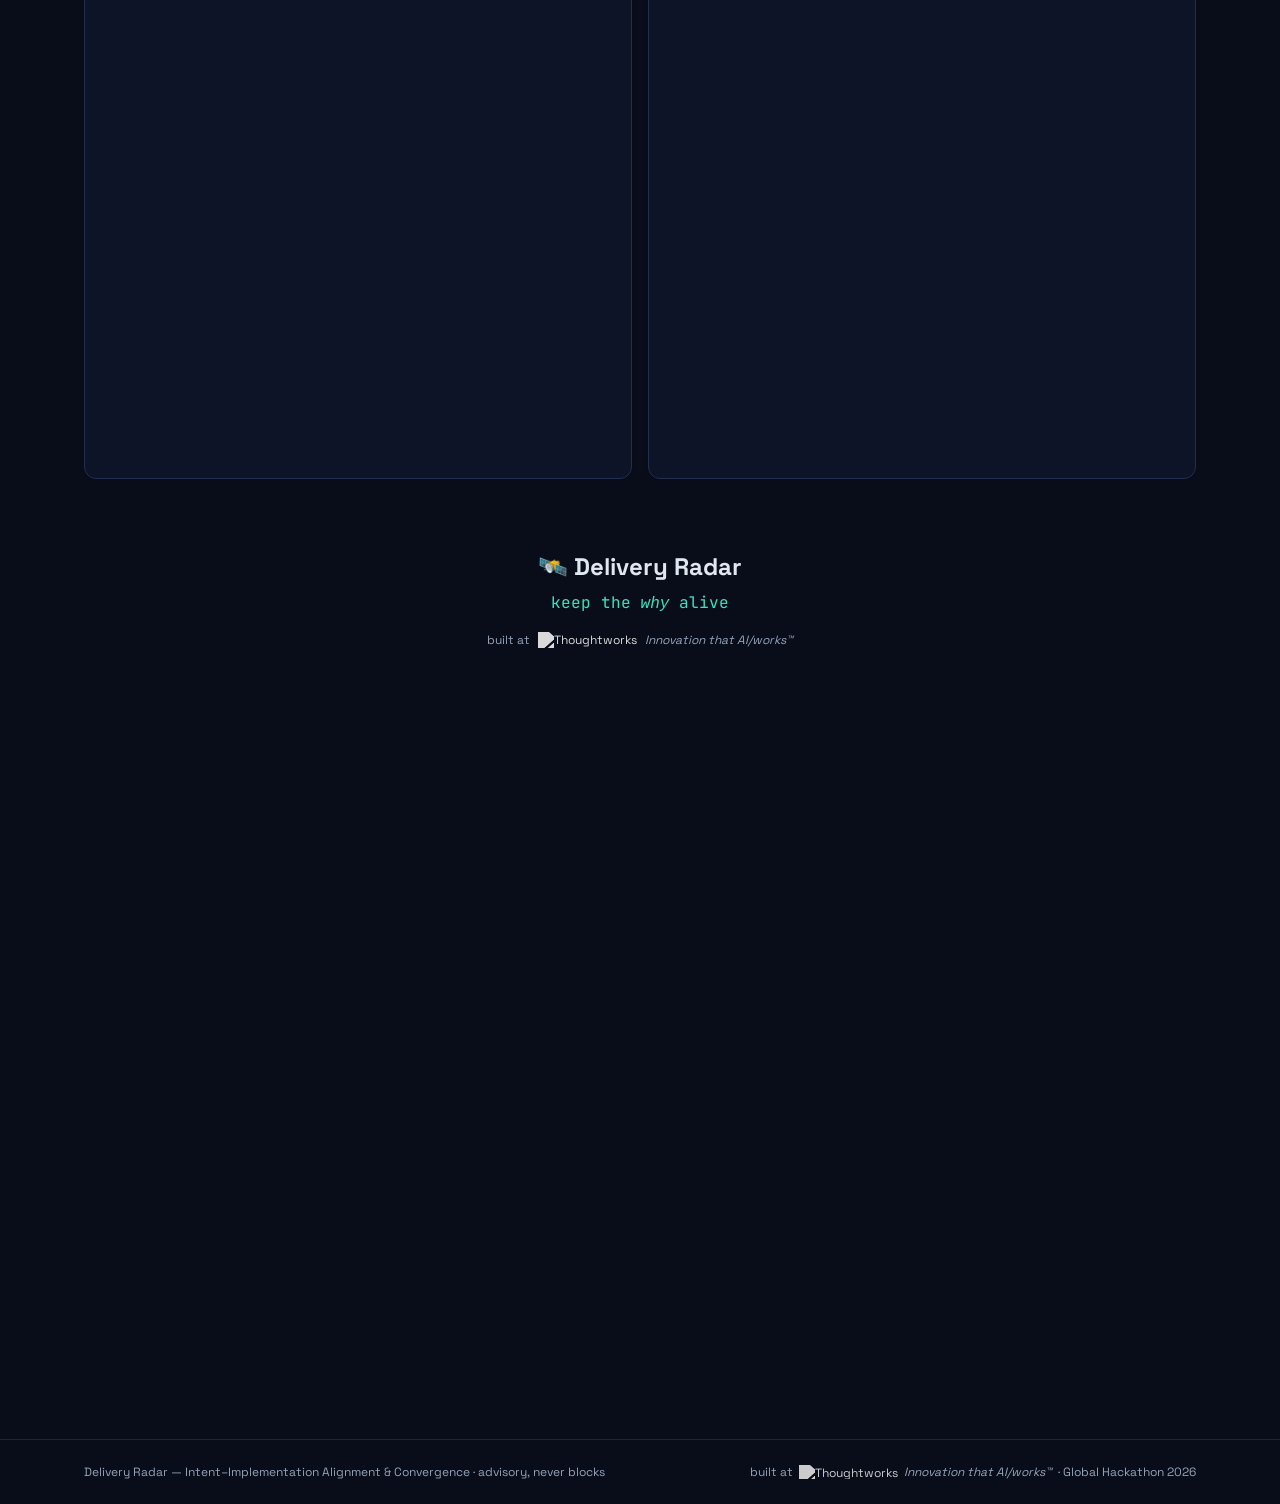
==== commit 27a6882b: "feat(showcase): deck scroll-snap homepage + restored TW logo + full Evidence narrative + text-layout" ====
--- a/index.html
+++ b/index.html
@@ -10,8 +10,8 @@
       href="https://fonts.googleapis.com/css2?family=Space+Grotesk:wght@400;500;600;700&family=JetBrains+Mono:wght@400;500;600&display=swap"
       rel="stylesheet"
     />
-    <script type="module" crossorigin src="./assets/index-DQuwveQa.js"></script>
-    <link rel="stylesheet" crossorigin href="./assets/index-GDhjms-v.css">
+    <script type="module" crossorigin src="./assets/index-CDKVGpBV.js"></script>
+    <link rel="stylesheet" crossorigin href="./assets/index-D4QkdXk7.css">
   </head>
   <body>
     <div id="root"></div>
--- a/assets/index-D4QkdXk7.css
+++ b/assets/index-D4QkdXk7.css
@@ -0,0 +1 @@
+*,:before,:after{--tw-border-spacing-x: 0;--tw-border-spacing-y: 0;--tw-translate-x: 0;--tw-translate-y: 0;--tw-rotate: 0;--tw-skew-x: 0;--tw-skew-y: 0;--tw-scale-x: 1;--tw-scale-y: 1;--tw-pan-x: ;--tw-pan-y: ;--tw-pinch-zoom: ;--tw-scroll-snap-strictness: proximity;--tw-gradient-from-position: ;--tw-gradient-via-position: ;--tw-gradient-to-position: ;--tw-ordinal: ;--tw-slashed-zero: ;--tw-numeric-figure: ;--tw-numeric-spacing: ;--tw-numeric-fraction: ;--tw-ring-inset: ;--tw-ring-offset-width: 0px;--tw-ring-offset-color: #fff;--tw-ring-color: rgb(59 130 246 / .5);--tw-ring-offset-shadow: 0 0 #0000;--tw-ring-shadow: 0 0 #0000;--tw-shadow: 0 0 #0000;--tw-shadow-colored: 0 0 #0000;--tw-blur: ;--tw-brightness: ;--tw-contrast: ;--tw-grayscale: ;--tw-hue-rotate: ;--tw-invert: ;--tw-saturate: ;--tw-sepia: ;--tw-drop-shadow: ;--tw-backdrop-blur: ;--tw-backdrop-brightness: ;--tw-backdrop-contrast: ;--tw-backdrop-grayscale: ;--tw-backdrop-hue-rotate: ;--tw-backdrop-invert: ;--tw-backdrop-opacity: ;--tw-backdrop-saturate: ;--tw-backdrop-sepia: ;--tw-contain-size: ;--tw-contain-layout: ;--tw-contain-paint: ;--tw-contain-style: }::backdrop{--tw-border-spacing-x: 0;--tw-border-spacing-y: 0;--tw-translate-x: 0;--tw-translate-y: 0;--tw-rotate: 0;--tw-skew-x: 0;--tw-skew-y: 0;--tw-scale-x: 1;--tw-scale-y: 1;--tw-pan-x: ;--tw-pan-y: ;--tw-pinch-zoom: ;--tw-scroll-snap-strictness: proximity;--tw-gradient-from-position: ;--tw-gradient-via-position: ;--tw-gradient-to-position: ;--tw-ordinal: ;--tw-slashed-zero: ;--tw-numeric-figure: ;--tw-numeric-spacing: ;--tw-numeric-fraction: ;--tw-ring-inset: ;--tw-ring-offset-width: 0px;--tw-ring-offset-color: #fff;--tw-ring-color: rgb(59 130 246 / .5);--tw-ring-offset-shadow: 0 0 #0000;--tw-ring-shadow: 0 0 #0000;--tw-shadow: 0 0 #0000;--tw-shadow-colored: 0 0 #0000;--tw-blur: ;--tw-brightness: ;--tw-contrast: ;--tw-grayscale: ;--tw-hue-rotate: ;--tw-invert: ;--tw-saturate: ;--tw-sepia: ;--tw-drop-shadow: ;--tw-backdrop-blur: ;--tw-backdrop-brightness: ;--tw-backdrop-contrast: ;--tw-backdrop-grayscale: ;--tw-backdrop-hue-rotate: ;--tw-backdrop-invert: ;--tw-backdrop-opacity: ;--tw-backdrop-saturate: ;--tw-backdrop-sepia: ;--tw-contain-size: ;--tw-contain-layout: ;--tw-contain-paint: ;--tw-contain-style: }*,:before,:after{box-sizing:border-box;border-width:0;border-style:solid;border-color:#e5e7eb}:before,:after{--tw-content: ""}html,:host{line-height:1.5;-webkit-text-size-adjust:100%;-moz-tab-size:4;-o-tab-size:4;tab-size:4;font-family:Space Grotesk,ui-sans-serif,system-ui,sans-serif;font-feature-settings:normal;font-variation-settings:normal;-webkit-tap-highlight-color:transparent}body{margin:0;line-height:inherit}hr{height:0;color:inherit;border-top-width:1px}abbr:where([title]){-webkit-text-decoration:underline dotted;text-decoration:underline dotted}h1,h2,h3,h4,h5,h6{font-size:inherit;font-weight:inherit}a{color:inherit;text-decoration:inherit}b,strong{font-weight:bolder}code,kbd,samp,pre{font-family:JetBrains Mono,ui-monospace,monospace;font-feature-settings:normal;font-variation-settings:normal;font-size:1em}small{font-size:80%}sub,sup{font-size:75%;line-height:0;position:relative;vertical-align:baseline}sub{bottom:-.25em}sup{top:-.5em}table{text-indent:0;border-color:inherit;border-collapse:collapse}button,input,optgroup,select,textarea{font-family:inherit;font-feature-settings:inherit;font-variation-settings:inherit;font-size:100%;font-weight:inherit;line-height:inherit;letter-spacing:inherit;color:inherit;margin:0;padding:0}button,select{text-transform:none}button,input:where([type=button]),input:where([type=reset]),input:where([type=submit]){-webkit-appearance:button;background-color:transparent;background-image:none}:-moz-focusring{outline:auto}:-moz-ui-invalid{box-shadow:none}progress{vertical-align:baseline}::-webkit-inner-spin-button,::-webkit-outer-spin-button{height:auto}[type=search]{-webkit-appearance:textfield;outline-offset:-2px}::-webkit-search-decoration{-webkit-appearance:none}::-webkit-file-upload-button{-webkit-appearance:button;font:inherit}summary{display:list-item}blockquote,dl,dd,h1,h2,h3,h4,h5,h6,hr,figure,p,pre{margin:0}fieldset{margin:0;padding:0}legend{padding:0}ol,ul,menu{list-style:none;margin:0;padding:0}dialog{padding:0}textarea{resize:vertical}input::-moz-placeholder,textarea::-moz-placeholder{opacity:1;color:#9ca3af}input::placeholder,textarea::placeholder{opacity:1;color:#9ca3af}button,[role=button]{cursor:pointer}:disabled{cursor:default}img,svg,video,canvas,audio,iframe,embed,object{display:block;vertical-align:middle}img,video{max-width:100%;height:auto}[hidden]:where(:not([hidden=until-found])){display:none}*{border-color:hsl(var(--border))}body{background-color:hsl(var(--background));font-family:Space Grotesk,ui-sans-serif,system-ui,sans-serif;color:hsl(var(--foreground));background-image:radial-gradient(1200px 600px at 78% -12%,#16224a 0%,transparent 55%);background-attachment:fixed;min-height:100vh}.sticky{position:sticky}.top-0{top:0}.z-40{z-index:40}.mx-auto{margin-left:auto;margin-right:auto}.mb-3{margin-bottom:.75rem}.mb-4{margin-bottom:1rem}.ml-1{margin-left:.25rem}.ml-auto{margin-left:auto}.mr-1\.5{margin-right:.375rem}.mt-1{margin-top:.25rem}.mt-1\.5{margin-top:.375rem}.mt-12{margin-top:3rem}.mt-2{margin-top:.5rem}.mt-2\.5{margin-top:.625rem}.mt-3{margin-top:.75rem}.mt-4{margin-top:1rem}.mt-5{margin-top:1.25rem}.mt-6{margin-top:1.5rem}.block{display:block}.inline{display:inline}.flex{display:flex}.inline-flex{display:inline-flex}.table{display:table}.grid{display:grid}.hidden{display:none}.h-1\.5{height:.375rem}.h-11{height:2.75rem}.h-14{height:3.5rem}.h-3{height:.75rem}.h-3\.5{height:.875rem}.h-4{height:1rem}.h-48{height:12rem}.h-5{height:1.25rem}.h-8{height:2rem}.h-9{height:2.25rem}.h-full{height:100%}.h-px{height:1px}.min-h-screen{min-height:100vh}.w-3{width:.75rem}.w-3\.5{width:.875rem}.w-4{width:1rem}.w-5{width:1.25rem}.w-full{width:100%}.max-w-2xl{max-width:42rem}.max-w-3xl{max-width:48rem}.max-w-6xl{max-width:72rem}.flex-1{flex:1 1 0%}.grid-cols-1{grid-template-columns:repeat(1,minmax(0,1fr))}.grid-cols-2{grid-template-columns:repeat(2,minmax(0,1fr))}.flex-col{flex-direction:column}.flex-wrap{flex-wrap:wrap}.items-end{align-items:flex-end}.items-center{align-items:center}.items-baseline{align-items:baseline}.justify-center{justify-content:center}.justify-between{justify-content:space-between}.gap-1{gap:.25rem}.gap-1\.5{gap:.375rem}.gap-2{gap:.5rem}.gap-3{gap:.75rem}.gap-4{gap:1rem}.space-y-1\.5>:not([hidden])~:not([hidden]){--tw-space-y-reverse: 0;margin-top:calc(.375rem * calc(1 - var(--tw-space-y-reverse)));margin-bottom:calc(.375rem * var(--tw-space-y-reverse))}.space-y-10>:not([hidden])~:not([hidden]){--tw-space-y-reverse: 0;margin-top:calc(2.5rem * calc(1 - var(--tw-space-y-reverse)));margin-bottom:calc(2.5rem * var(--tw-space-y-reverse))}.space-y-16>:not([hidden])~:not([hidden]){--tw-space-y-reverse: 0;margin-top:calc(4rem * calc(1 - var(--tw-space-y-reverse)));margin-bottom:calc(4rem * var(--tw-space-y-reverse))}.space-y-2\.5>:not([hidden])~:not([hidden]){--tw-space-y-reverse: 0;margin-top:calc(.625rem * calc(1 - var(--tw-space-y-reverse)));margin-bottom:calc(.625rem * var(--tw-space-y-reverse))}.space-y-3>:not([hidden])~:not([hidden]){--tw-space-y-reverse: 0;margin-top:calc(.75rem * calc(1 - var(--tw-space-y-reverse)));margin-bottom:calc(.75rem * var(--tw-space-y-reverse))}.space-y-4>:not([hidden])~:not([hidden]){--tw-space-y-reverse: 0;margin-top:calc(1rem * calc(1 - var(--tw-space-y-reverse)));margin-bottom:calc(1rem * var(--tw-space-y-reverse))}.space-y-8>:not([hidden])~:not([hidden]){--tw-space-y-reverse: 0;margin-top:calc(2rem * calc(1 - var(--tw-space-y-reverse)));margin-bottom:calc(2rem * var(--tw-space-y-reverse))}.overflow-hidden{overflow:hidden}.overflow-x-auto{overflow-x:auto}.truncate{overflow:hidden;text-overflow:ellipsis;white-space:nowrap}.whitespace-nowrap{white-space:nowrap}.rounded{border-radius:.25rem}.rounded-full{border-radius:9999px}.rounded-lg{border-radius:var(--radius)}.rounded-md{border-radius:calc(var(--radius) - 2px)}.rounded-xl{border-radius:.75rem}.border{border-width:1px}.border-b{border-bottom-width:1px}.border-t{border-top-width:1px}.border-amber-500\/30{border-color:#f59e0b4d}.border-amber-500\/40{border-color:#f59e0b66}.border-border{border-color:hsl(var(--border))}.border-border\/70{border-color:hsl(var(--border) / .7)}.border-emerald-500\/30{border-color:#10b9814d}.border-emerald-500\/40{border-color:#10b98166}.border-primary\/40{border-color:hsl(var(--primary) / .4)}.border-primary\/50{border-color:hsl(var(--primary) / .5)}.border-primary\/60{border-color:hsl(var(--primary) / .6)}.border-rose-500\/30{border-color:#f43f5e4d}.border-rose-500\/40{border-color:#f43f5e66}.border-slate-500\/30{border-color:#64748b4d}.border-slate-500\/40{border-color:#64748b66}.border-violet-500\/30{border-color:#8b5cf64d}.border-violet-500\/40{border-color:#8b5cf666}.bg-amber-400{--tw-bg-opacity: 1;background-color:rgb(251 191 36 / var(--tw-bg-opacity, 1))}.bg-amber-500\/10{background-color:#f59e0b1a}.bg-amber-500\/15{background-color:#f59e0b26}.bg-background\/80{background-color:hsl(var(--background) / .8)}.bg-border{background-color:hsl(var(--border))}.bg-card\/40{background-color:hsl(var(--card) / .4)}.bg-card\/60{background-color:hsl(var(--card) / .6)}.bg-card\/70{background-color:hsl(var(--card) / .7)}.bg-card\/80{background-color:hsl(var(--card) / .8)}.bg-emerald-400{--tw-bg-opacity: 1;background-color:rgb(52 211 153 / var(--tw-bg-opacity, 1))}.bg-emerald-500\/10{background-color:#10b9811a}.bg-emerald-500\/15{background-color:#10b98126}.bg-primary{background-color:hsl(var(--primary))}.bg-primary\/15{background-color:hsl(var(--primary) / .15)}.bg-primary\/\[0\.04\]{background-color:hsl(var(--primary) / .04)}.bg-primary\/\[0\.05\]{background-color:hsl(var(--primary) / .05)}.bg-primary\/\[0\.06\]{background-color:hsl(var(--primary) / .06)}.bg-rose-400{--tw-bg-opacity: 1;background-color:rgb(251 113 133 / var(--tw-bg-opacity, 1))}.bg-rose-500\/15{background-color:#f43f5e26}.bg-secondary{background-color:hsl(var(--secondary))}.bg-slate-500\/10{background-color:#64748b1a}.bg-slate-500\/15{background-color:#64748b26}.bg-violet-500\/10{background-color:#8b5cf61a}.p-2{padding:.5rem}.p-3{padding:.75rem}.p-4{padding:1rem}.p-5{padding:1.25rem}.p-6{padding:1.5rem}.px-1\.5{padding-left:.375rem;padding-right:.375rem}.px-2{padding-left:.5rem;padding-right:.5rem}.px-3{padding-left:.75rem;padding-right:.75rem}.px-4{padding-left:1rem;padding-right:1rem}.px-5{padding-left:1.25rem;padding-right:1.25rem}.px-6{padding-left:1.5rem;padding-right:1.5rem}.py-0\.5{padding-top:.125rem;padding-bottom:.125rem}.py-1\.5{padding-top:.375rem;padding-bottom:.375rem}.py-2{padding-top:.5rem;padding-bottom:.5rem}.py-2\.5{padding-top:.625rem;padding-bottom:.625rem}.py-3{padding-top:.75rem;padding-bottom:.75rem}.py-6{padding-top:1.5rem;padding-bottom:1.5rem}.py-8{padding-top:2rem;padding-bottom:2rem}.pb-2{padding-bottom:.5rem}.pb-4{padding-bottom:1rem}.pt-0{padding-top:0}.pt-4{padding-top:1rem}.text-left{text-align:left}.text-center{text-align:center}.align-\[-2px\]{vertical-align:-2px}.font-mono{font-family:JetBrains Mono,ui-monospace,monospace}.text-2xl{font-size:1.5rem;line-height:2rem}.text-3xl{font-size:1.875rem;line-height:2.25rem}.text-\[10px\]{font-size:10px}.text-\[11px\]{font-size:11px}.text-\[13px\]{font-size:13px}.text-base{font-size:1rem;line-height:1.5rem}.text-lg{font-size:1.125rem;line-height:1.75rem}.text-sm{font-size:.875rem;line-height:1.25rem}.text-xs{font-size:.75rem;line-height:1rem}.font-bold{font-weight:700}.font-medium{font-weight:500}.font-semibold{font-weight:600}.uppercase{text-transform:uppercase}.italic{font-style:italic}.leading-none{line-height:1}.leading-relaxed{line-height:1.625}.leading-tight{line-height:1.25}.tracking-\[0\.3em\]{letter-spacing:.3em}.tracking-tight{letter-spacing:-.025em}.tracking-wider{letter-spacing:.05em}.tracking-widest{letter-spacing:.1em}.text-amber-300{--tw-text-opacity: 1;color:rgb(252 211 77 / var(--tw-text-opacity, 1))}.text-amber-400{--tw-text-opacity: 1;color:rgb(251 191 36 / var(--tw-text-opacity, 1))}.text-card-foreground{color:hsl(var(--card-foreground))}.text-emerald-300{--tw-text-opacity: 1;color:rgb(110 231 183 / var(--tw-text-opacity, 1))}.text-foreground{color:hsl(var(--foreground))}.text-foreground\/80{color:hsl(var(--foreground) / .8)}.text-muted-foreground{color:hsl(var(--muted-foreground))}.text-primary{color:hsl(var(--primary))}.text-primary-foreground{color:hsl(var(--primary-foreground))}.text-rose-300{--tw-text-opacity: 1;color:rgb(253 164 175 / var(--tw-text-opacity, 1))}.text-secondary-foreground{color:hsl(var(--secondary-foreground))}.text-slate-300{--tw-text-opacity: 1;color:rgb(203 213 225 / var(--tw-text-opacity, 1))}.text-slate-400{--tw-text-opacity: 1;color:rgb(148 163 184 / var(--tw-text-opacity, 1))}.text-violet-300{--tw-text-opacity: 1;color:rgb(196 181 253 / var(--tw-text-opacity, 1))}.text-violet-400{--tw-text-opacity: 1;color:rgb(167 139 250 / var(--tw-text-opacity, 1))}.opacity-70{opacity:.7}.opacity-80{opacity:.8}.shadow-\[0_0_24px_rgba\(55\,232\,194\,\.08\)\]{--tw-shadow: 0 0 24px rgba(55,232,194,.08);--tw-shadow-colored: 0 0 24px var(--tw-shadow-color);box-shadow:var(--tw-ring-offset-shadow, 0 0 #0000),var(--tw-ring-shadow, 0 0 #0000),var(--tw-shadow)}.shadow-\[0_0_40px_rgba\(55\,232\,194\,\.1\)\]{--tw-shadow: 0 0 40px rgba(55,232,194,.1);--tw-shadow-colored: 0 0 40px var(--tw-shadow-color);box-shadow:var(--tw-ring-offset-shadow, 0 0 #0000),var(--tw-ring-shadow, 0 0 #0000),var(--tw-shadow)}.shadow-sm{--tw-shadow: 0 1px 2px 0 rgb(0 0 0 / .05);--tw-shadow-colored: 0 1px 2px 0 var(--tw-shadow-color);box-shadow:var(--tw-ring-offset-shadow, 0 0 #0000),var(--tw-ring-shadow, 0 0 #0000),var(--tw-shadow)}.outline{outline-style:solid}.invert{--tw-invert: invert(100%);filter:var(--tw-blur) var(--tw-brightness) var(--tw-contrast) var(--tw-grayscale) var(--tw-hue-rotate) var(--tw-invert) var(--tw-saturate) var(--tw-sepia) var(--tw-drop-shadow)}.filter{filter:var(--tw-blur) var(--tw-brightness) var(--tw-contrast) var(--tw-grayscale) var(--tw-hue-rotate) var(--tw-invert) var(--tw-saturate) var(--tw-sepia) var(--tw-drop-shadow)}.backdrop-blur{--tw-backdrop-blur: blur(8px);-webkit-backdrop-filter:var(--tw-backdrop-blur) var(--tw-backdrop-brightness) var(--tw-backdrop-contrast) var(--tw-backdrop-grayscale) var(--tw-backdrop-hue-rotate) var(--tw-backdrop-invert) var(--tw-backdrop-opacity) var(--tw-backdrop-saturate) var(--tw-backdrop-sepia);backdrop-filter:var(--tw-backdrop-blur) var(--tw-backdrop-brightness) var(--tw-backdrop-contrast) var(--tw-backdrop-grayscale) var(--tw-backdrop-hue-rotate) var(--tw-backdrop-invert) var(--tw-backdrop-opacity) var(--tw-backdrop-saturate) var(--tw-backdrop-sepia)}.backdrop-blur-sm{--tw-backdrop-blur: blur(4px);-webkit-backdrop-filter:var(--tw-backdrop-blur) var(--tw-backdrop-brightness) var(--tw-backdrop-contrast) var(--tw-backdrop-grayscale) var(--tw-backdrop-hue-rotate) var(--tw-backdrop-invert) var(--tw-backdrop-opacity) var(--tw-backdrop-saturate) var(--tw-backdrop-sepia);backdrop-filter:var(--tw-backdrop-blur) var(--tw-backdrop-brightness) var(--tw-backdrop-contrast) var(--tw-backdrop-grayscale) var(--tw-backdrop-hue-rotate) var(--tw-backdrop-invert) var(--tw-backdrop-opacity) var(--tw-backdrop-saturate) var(--tw-backdrop-sepia)}.transition-colors{transition-property:color,background-color,border-color,text-decoration-color,fill,stroke;transition-timing-function:cubic-bezier(.4,0,.2,1);transition-duration:.15s}@keyframes enter{0%{opacity:var(--tw-enter-opacity, 1);transform:translate3d(var(--tw-enter-translate-x, 0),var(--tw-enter-translate-y, 0),0) scale3d(var(--tw-enter-scale, 1),var(--tw-enter-scale, 1),var(--tw-enter-scale, 1)) rotate(var(--tw-enter-rotate, 0))}}@keyframes exit{to{opacity:var(--tw-exit-opacity, 1);transform:translate3d(var(--tw-exit-translate-x, 0),var(--tw-exit-translate-y, 0),0) scale3d(var(--tw-exit-scale, 1),var(--tw-exit-scale, 1),var(--tw-exit-scale, 1)) rotate(var(--tw-exit-rotate, 0))}}.running{animation-play-state:running}:root{--background: 228 47% 7%;--foreground: 214 32% 91%;--card: 226 44% 12%;--card-foreground: 214 32% 91%;--popover: 226 44% 12%;--popover-foreground: 214 32% 91%;--primary: 167 78% 56%;--primary-foreground: 228 47% 7%;--secondary: 223 41% 18%;--secondary-foreground: 214 32% 91%;--muted: 223 41% 15%;--muted-foreground: 215 20% 65%;--accent: 223 41% 18%;--accent-foreground: 214 32% 91%;--destructive: 350 75% 60%;--destructive-foreground: 214 32% 96%;--border: 223 38% 22%;--input: 223 38% 22%;--ring: 167 78% 56%;--radius: .75rem}::-webkit-scrollbar{width:10px;height:10px}::-webkit-scrollbar-thumb{background:hsl(var(--border));border-radius:6px}::-webkit-scrollbar-track{background:transparent}.deck-main>section{scroll-margin-top:3.75rem}@media (min-width: 1024px){html.deck{scroll-snap-type:y proximity}.deck-main>section{min-height:calc(100vh - 3.5rem);scroll-snap-align:start;padding-top:2.25rem;padding-bottom:2.25rem}}.hover\:bg-accent:hover{background-color:hsl(var(--accent))}.hover\:bg-primary\/90:hover{background-color:hsl(var(--primary) / .9)}.hover\:bg-secondary\/80:hover{background-color:hsl(var(--secondary) / .8)}.hover\:text-accent-foreground:hover{color:hsl(var(--accent-foreground))}.hover\:text-foreground:hover{color:hsl(var(--foreground))}.hover\:text-primary:hover{color:hsl(var(--primary))}.hover\:underline:hover{text-decoration-line:underline}.focus-visible\:outline-none:focus-visible{outline:2px solid transparent;outline-offset:2px}.focus-visible\:ring-2:focus-visible{--tw-ring-offset-shadow: var(--tw-ring-inset) 0 0 0 var(--tw-ring-offset-width) var(--tw-ring-offset-color);--tw-ring-shadow: var(--tw-ring-inset) 0 0 0 calc(2px + var(--tw-ring-offset-width)) var(--tw-ring-color);box-shadow:var(--tw-ring-offset-shadow),var(--tw-ring-shadow),var(--tw-shadow, 0 0 #0000)}.focus-visible\:ring-ring:focus-visible{--tw-ring-color: hsl(var(--ring))}.disabled\:pointer-events-none:disabled{pointer-events:none}.disabled\:opacity-50:disabled{opacity:.5}@media (min-width: 640px){.sm\:inline{display:inline}.sm\:grid-cols-2{grid-template-columns:repeat(2,minmax(0,1fr))}.sm\:grid-cols-4{grid-template-columns:repeat(4,minmax(0,1fr))}.sm\:flex-row{flex-direction:row}.sm\:p-5{padding:1.25rem}.sm\:text-4xl{font-size:2.25rem;line-height:2.5rem}}@media (min-width: 768px){.md\:grid-cols-2{grid-template-columns:repeat(2,minmax(0,1fr))}.md\:grid-cols-3{grid-template-columns:repeat(3,minmax(0,1fr))}}@media (min-width: 1024px){.lg\:grid-cols-2{grid-template-columns:repeat(2,minmax(0,1fr))}.lg\:grid-cols-4{grid-template-columns:repeat(4,minmax(0,1fr))}.lg\:space-y-0>:not([hidden])~:not([hidden]){--tw-space-y-reverse: 0;margin-top:calc(0px * calc(1 - var(--tw-space-y-reverse)));margin-bottom:calc(0px * var(--tw-space-y-reverse))}}
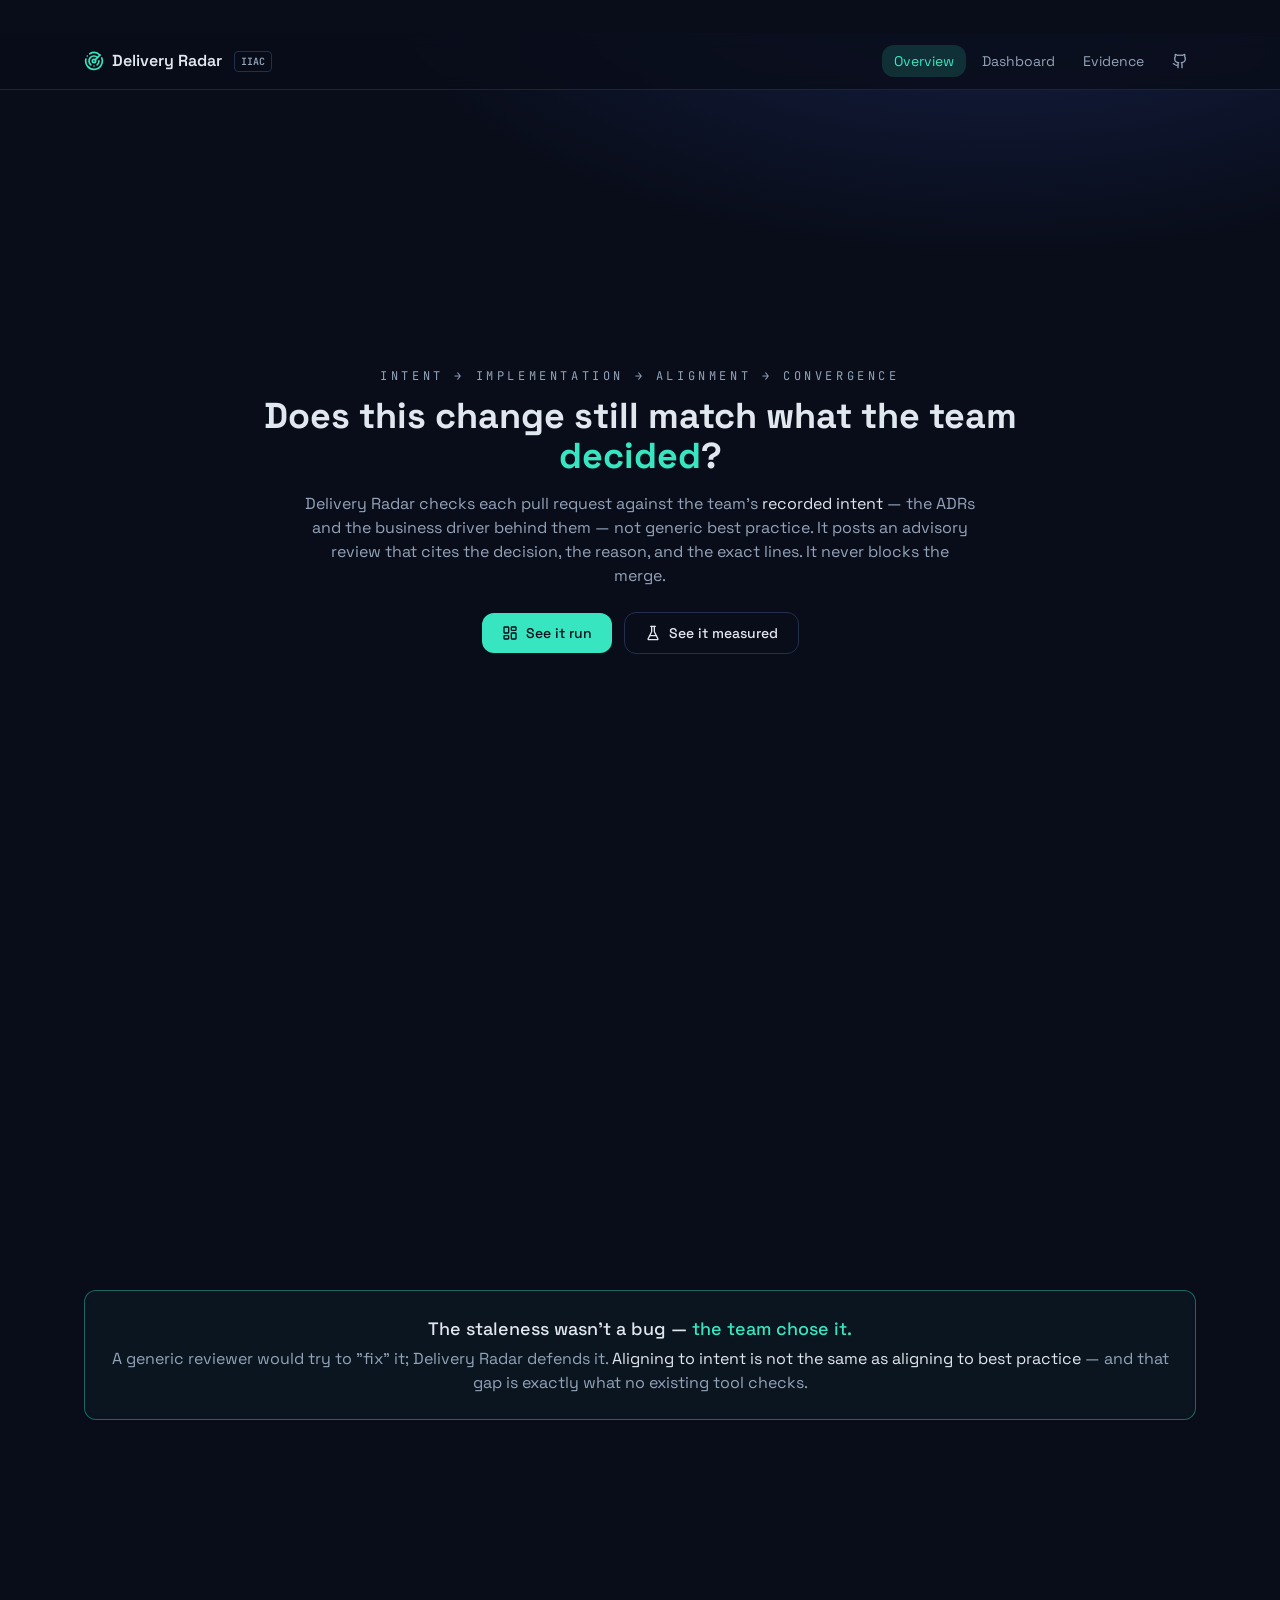
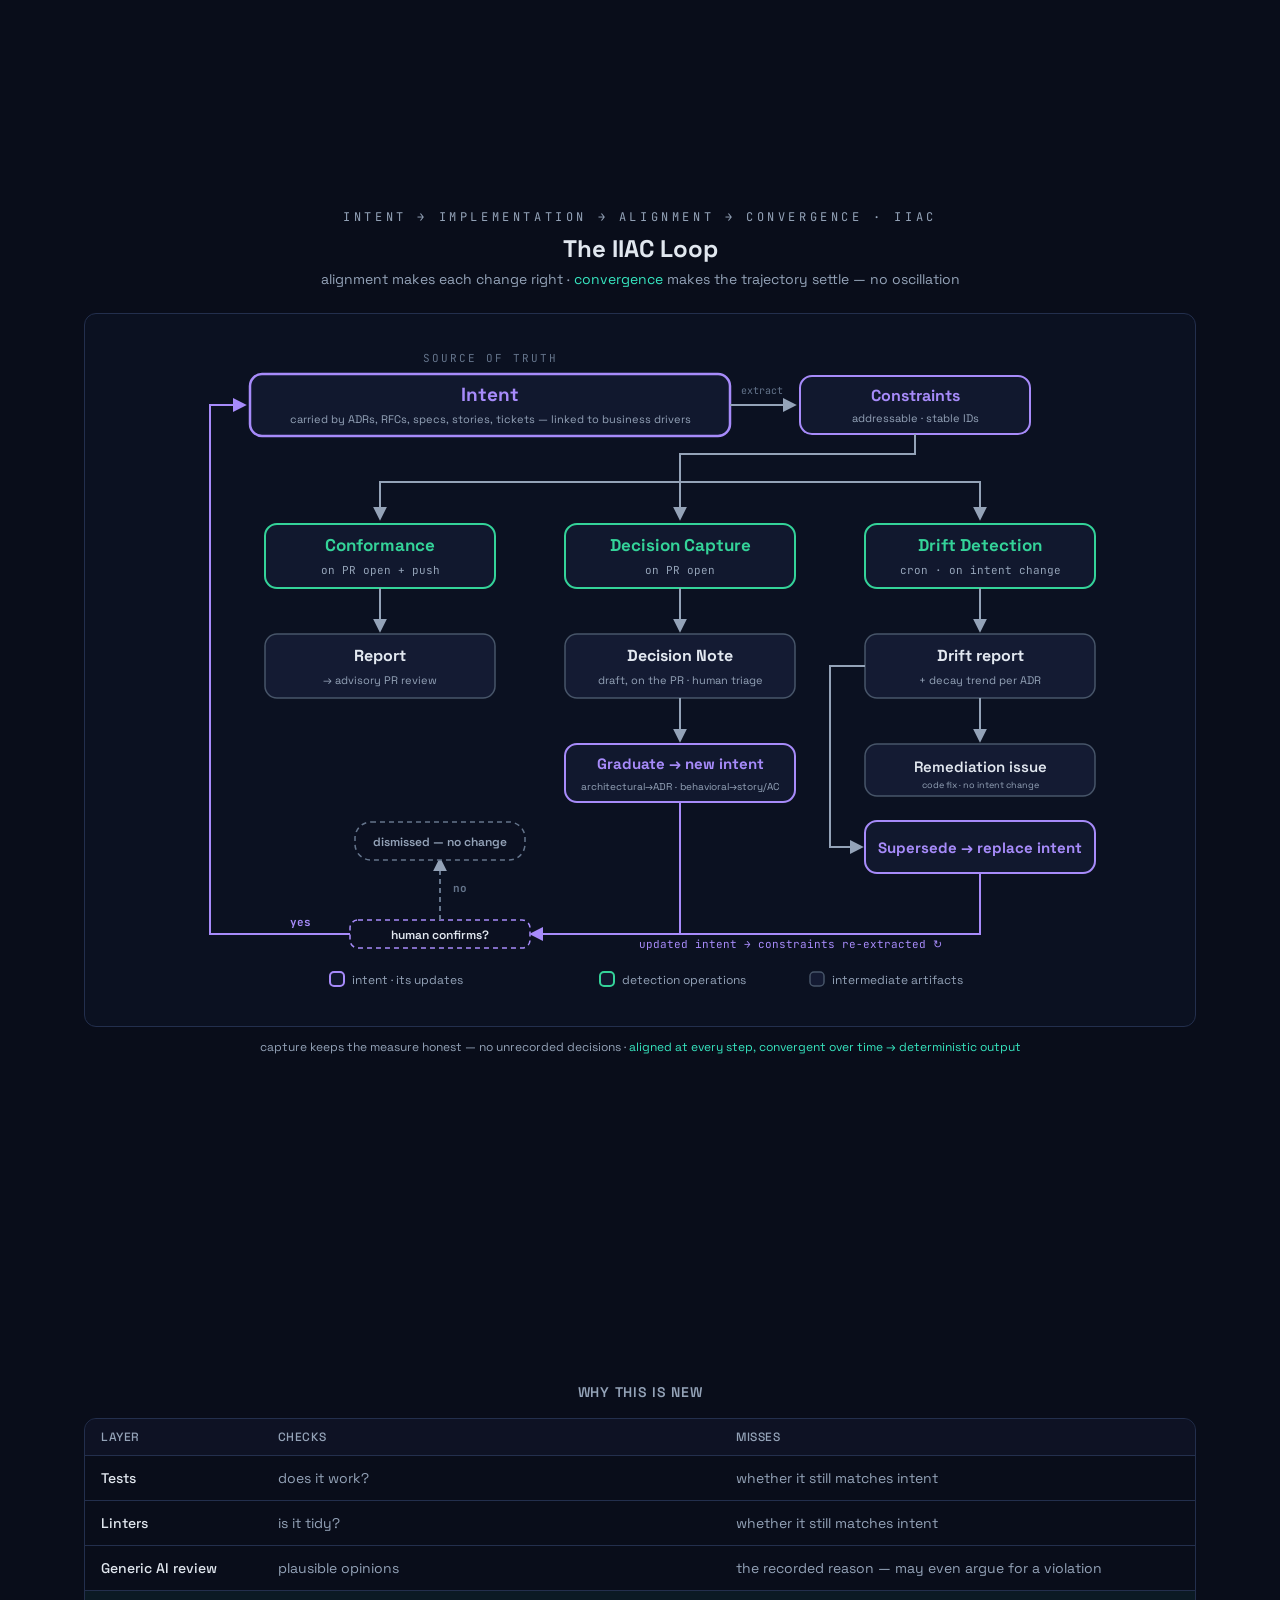
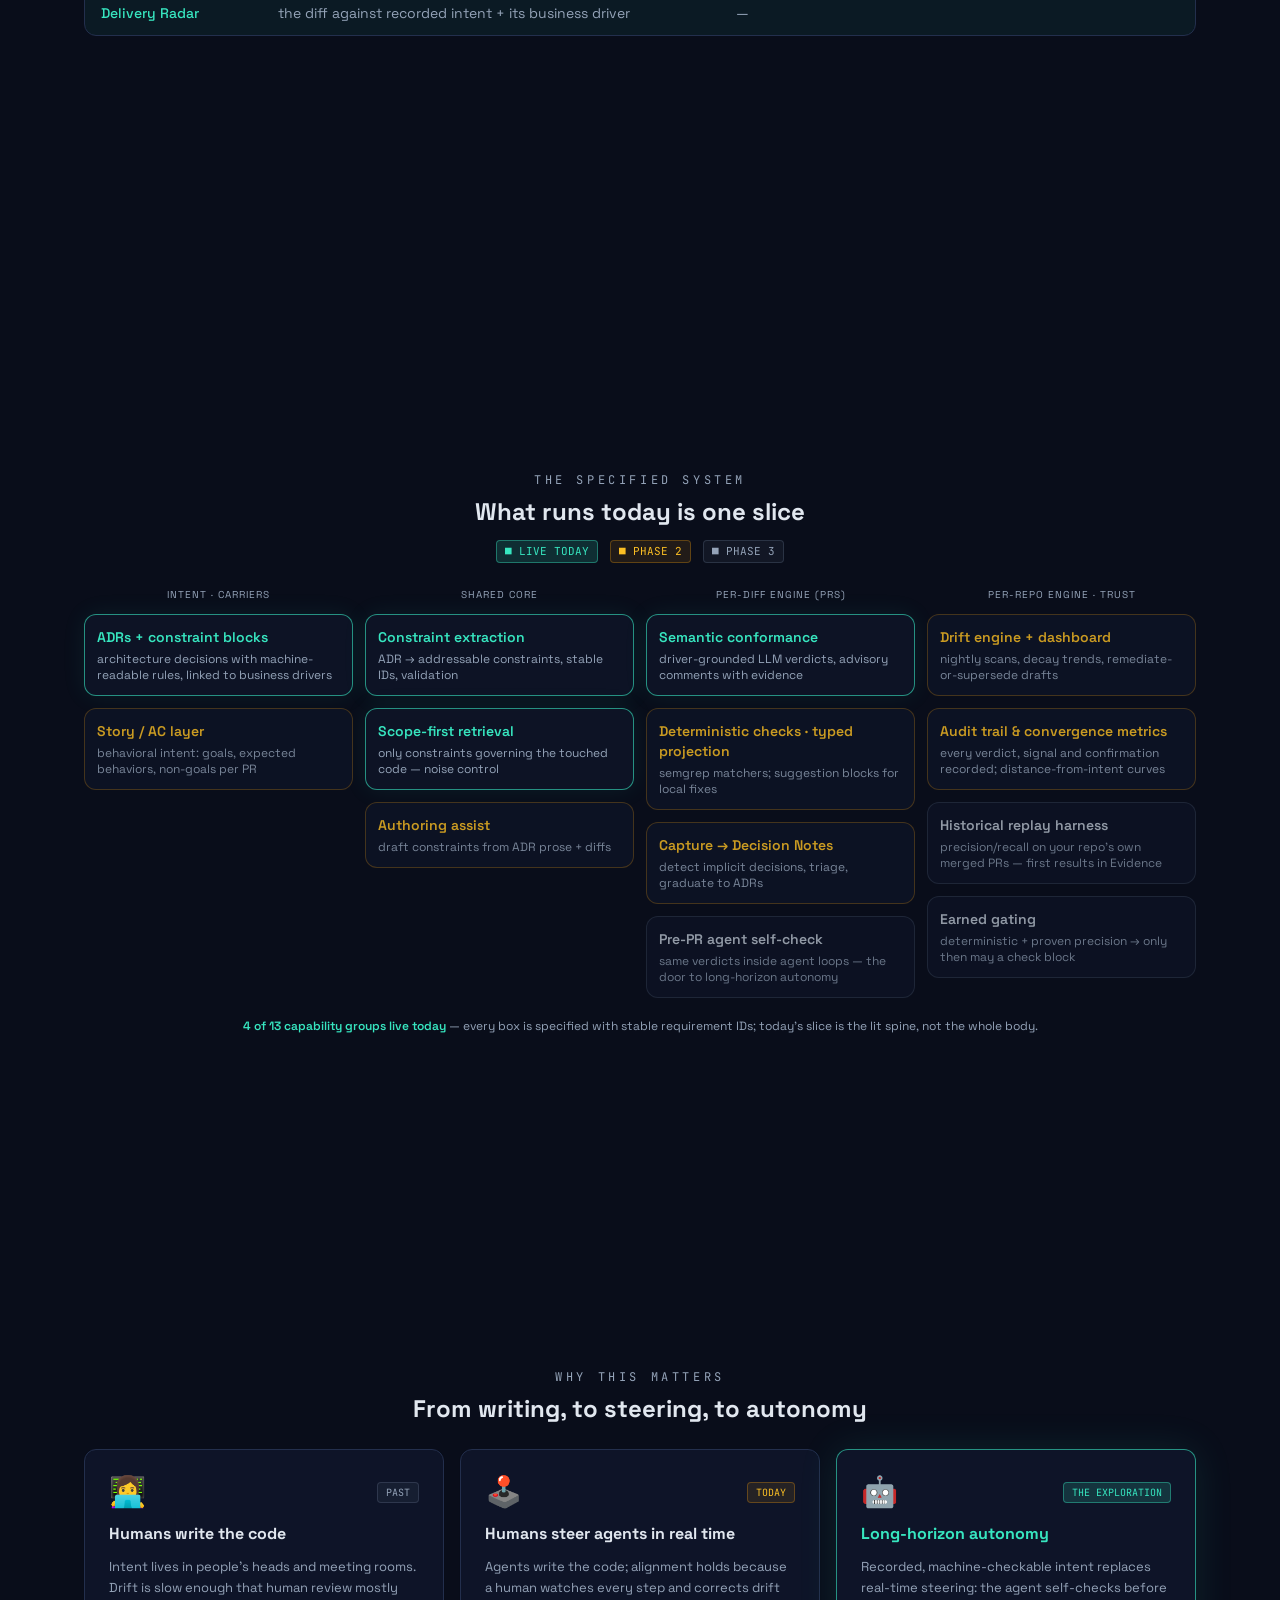
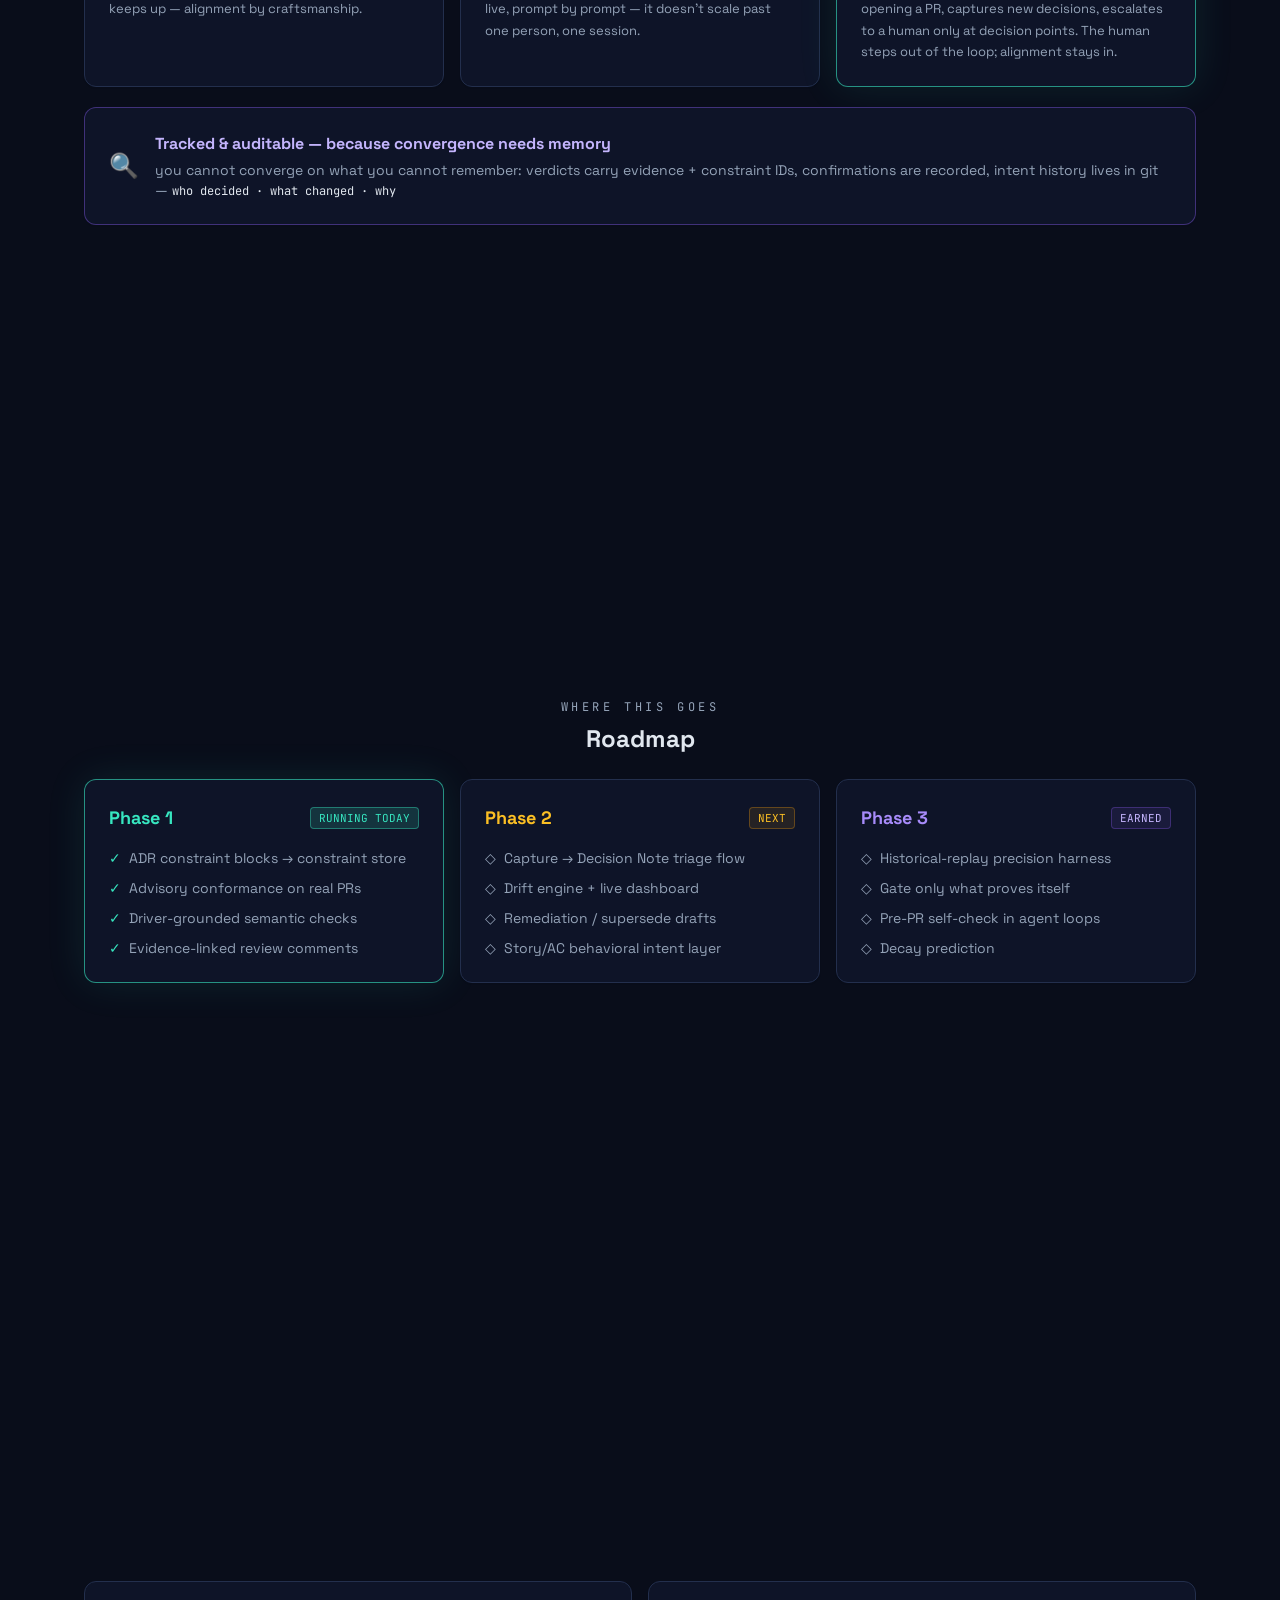
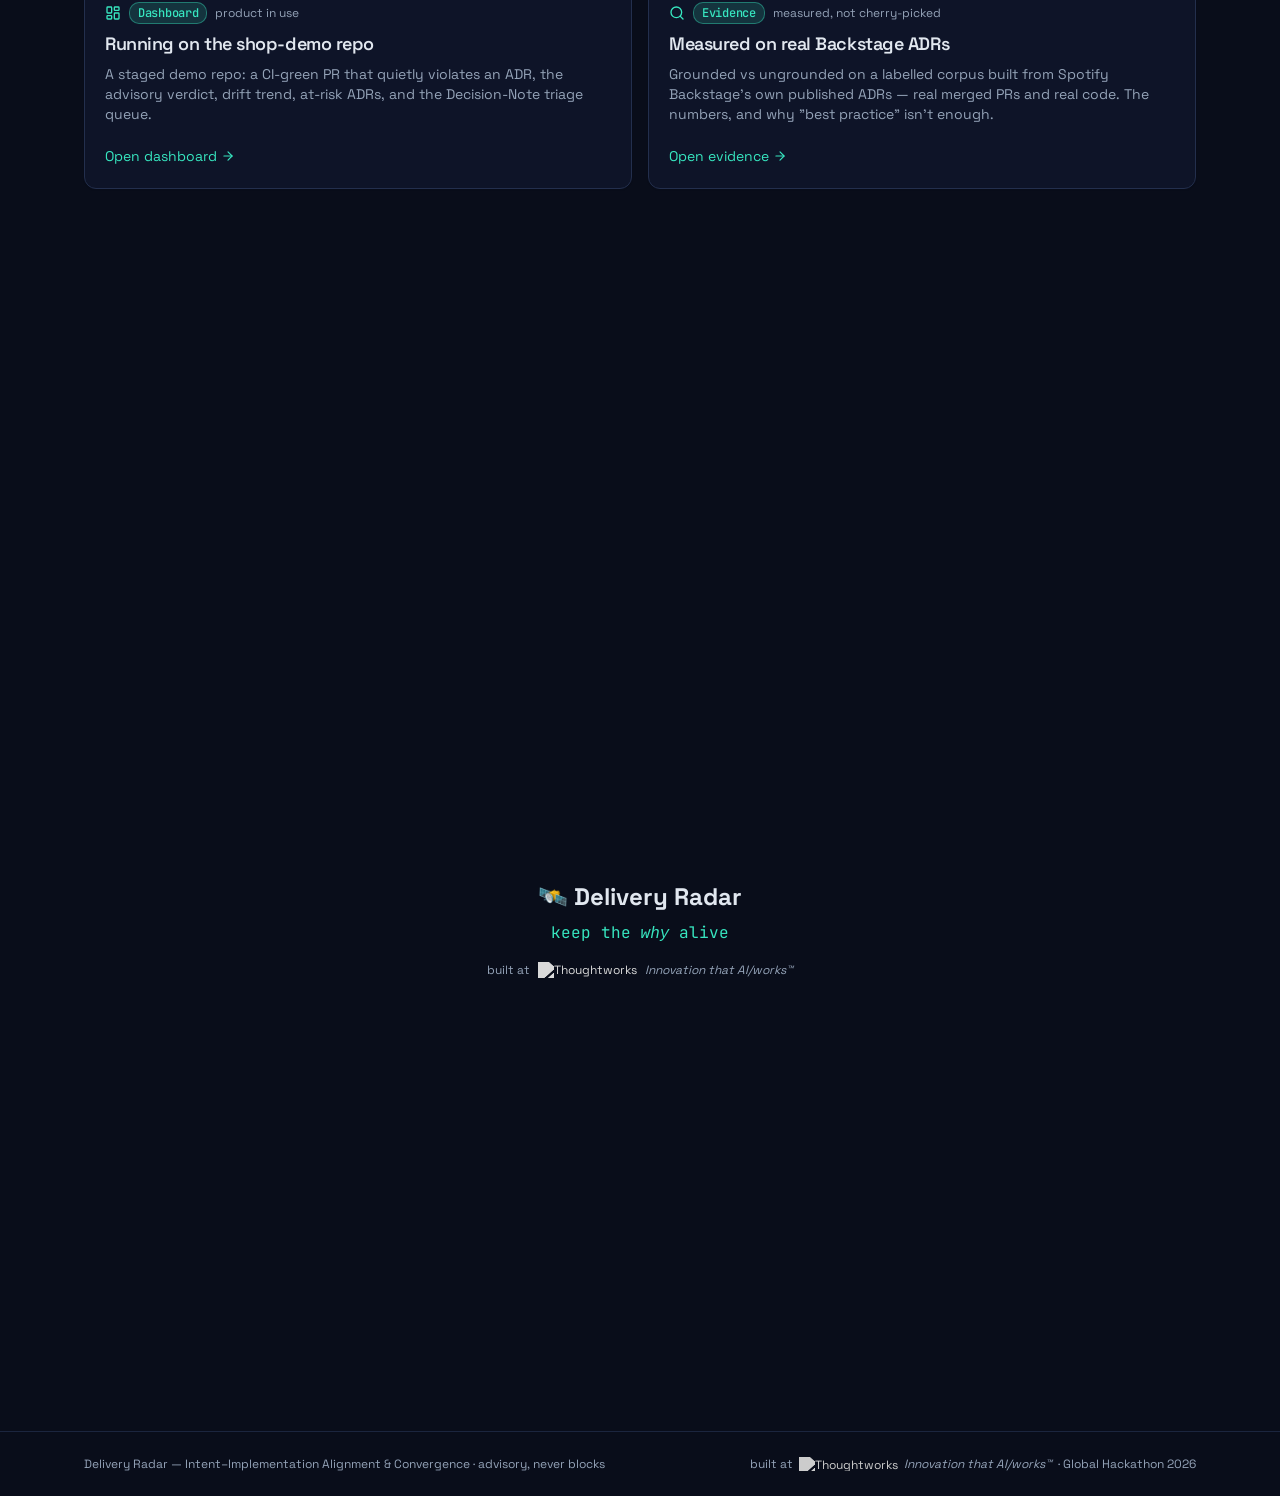
==== commit 98ebcc18: "fix(showcase): homepage deck now matches the original slide feel — mandatory scroll-snap + full-scre" ====
--- a/index.html
+++ b/index.html
@@ -10,8 +10,8 @@
       href="https://fonts.googleapis.com/css2?family=Space+Grotesk:wght@400;500;600;700&family=JetBrains+Mono:wght@400;500;600&display=swap"
       rel="stylesheet"
     />
-    <script type="module" crossorigin src="./assets/index-CDKVGpBV.js"></script>
-    <link rel="stylesheet" crossorigin href="./assets/index-D4QkdXk7.css">
+    <script type="module" crossorigin src="./assets/index-n7cmvslK.js"></script>
+    <link rel="stylesheet" crossorigin href="./assets/index-SQ3m_GgP.css">
   </head>
   <body>
     <div id="root"></div>
--- a/assets/index-SQ3m_GgP.css
+++ b/assets/index-SQ3m_GgP.css
@@ -0,0 +1 @@
+*,:before,:after{--tw-border-spacing-x: 0;--tw-border-spacing-y: 0;--tw-translate-x: 0;--tw-translate-y: 0;--tw-rotate: 0;--tw-skew-x: 0;--tw-skew-y: 0;--tw-scale-x: 1;--tw-scale-y: 1;--tw-pan-x: ;--tw-pan-y: ;--tw-pinch-zoom: ;--tw-scroll-snap-strictness: proximity;--tw-gradient-from-position: ;--tw-gradient-via-position: ;--tw-gradient-to-position: ;--tw-ordinal: ;--tw-slashed-zero: ;--tw-numeric-figure: ;--tw-numeric-spacing: ;--tw-numeric-fraction: ;--tw-ring-inset: ;--tw-ring-offset-width: 0px;--tw-ring-offset-color: #fff;--tw-ring-color: rgb(59 130 246 / .5);--tw-ring-offset-shadow: 0 0 #0000;--tw-ring-shadow: 0 0 #0000;--tw-shadow: 0 0 #0000;--tw-shadow-colored: 0 0 #0000;--tw-blur: ;--tw-brightness: ;--tw-contrast: ;--tw-grayscale: ;--tw-hue-rotate: ;--tw-invert: ;--tw-saturate: ;--tw-sepia: ;--tw-drop-shadow: ;--tw-backdrop-blur: ;--tw-backdrop-brightness: ;--tw-backdrop-contrast: ;--tw-backdrop-grayscale: ;--tw-backdrop-hue-rotate: ;--tw-backdrop-invert: ;--tw-backdrop-opacity: ;--tw-backdrop-saturate: ;--tw-backdrop-sepia: ;--tw-contain-size: ;--tw-contain-layout: ;--tw-contain-paint: ;--tw-contain-style: }::backdrop{--tw-border-spacing-x: 0;--tw-border-spacing-y: 0;--tw-translate-x: 0;--tw-translate-y: 0;--tw-rotate: 0;--tw-skew-x: 0;--tw-skew-y: 0;--tw-scale-x: 1;--tw-scale-y: 1;--tw-pan-x: ;--tw-pan-y: ;--tw-pinch-zoom: ;--tw-scroll-snap-strictness: proximity;--tw-gradient-from-position: ;--tw-gradient-via-position: ;--tw-gradient-to-position: ;--tw-ordinal: ;--tw-slashed-zero: ;--tw-numeric-figure: ;--tw-numeric-spacing: ;--tw-numeric-fraction: ;--tw-ring-inset: ;--tw-ring-offset-width: 0px;--tw-ring-offset-color: #fff;--tw-ring-color: rgb(59 130 246 / .5);--tw-ring-offset-shadow: 0 0 #0000;--tw-ring-shadow: 0 0 #0000;--tw-shadow: 0 0 #0000;--tw-shadow-colored: 0 0 #0000;--tw-blur: ;--tw-brightness: ;--tw-contrast: ;--tw-grayscale: ;--tw-hue-rotate: ;--tw-invert: ;--tw-saturate: ;--tw-sepia: ;--tw-drop-shadow: ;--tw-backdrop-blur: ;--tw-backdrop-brightness: ;--tw-backdrop-contrast: ;--tw-backdrop-grayscale: ;--tw-backdrop-hue-rotate: ;--tw-backdrop-invert: ;--tw-backdrop-opacity: ;--tw-backdrop-saturate: ;--tw-backdrop-sepia: ;--tw-contain-size: ;--tw-contain-layout: ;--tw-contain-paint: ;--tw-contain-style: }*,:before,:after{box-sizing:border-box;border-width:0;border-style:solid;border-color:#e5e7eb}:before,:after{--tw-content: ""}html,:host{line-height:1.5;-webkit-text-size-adjust:100%;-moz-tab-size:4;-o-tab-size:4;tab-size:4;font-family:Space Grotesk,ui-sans-serif,system-ui,sans-serif;font-feature-settings:normal;font-variation-settings:normal;-webkit-tap-highlight-color:transparent}body{margin:0;line-height:inherit}hr{height:0;color:inherit;border-top-width:1px}abbr:where([title]){-webkit-text-decoration:underline dotted;text-decoration:underline dotted}h1,h2,h3,h4,h5,h6{font-size:inherit;font-weight:inherit}a{color:inherit;text-decoration:inherit}b,strong{font-weight:bolder}code,kbd,samp,pre{font-family:JetBrains Mono,ui-monospace,monospace;font-feature-settings:normal;font-variation-settings:normal;font-size:1em}small{font-size:80%}sub,sup{font-size:75%;line-height:0;position:relative;vertical-align:baseline}sub{bottom:-.25em}sup{top:-.5em}table{text-indent:0;border-color:inherit;border-collapse:collapse}button,input,optgroup,select,textarea{font-family:inherit;font-feature-settings:inherit;font-variation-settings:inherit;font-size:100%;font-weight:inherit;line-height:inherit;letter-spacing:inherit;color:inherit;margin:0;padding:0}button,select{text-transform:none}button,input:where([type=button]),input:where([type=reset]),input:where([type=submit]){-webkit-appearance:button;background-color:transparent;background-image:none}:-moz-focusring{outline:auto}:-moz-ui-invalid{box-shadow:none}progress{vertical-align:baseline}::-webkit-inner-spin-button,::-webkit-outer-spin-button{height:auto}[type=search]{-webkit-appearance:textfield;outline-offset:-2px}::-webkit-search-decoration{-webkit-appearance:none}::-webkit-file-upload-button{-webkit-appearance:button;font:inherit}summary{display:list-item}blockquote,dl,dd,h1,h2,h3,h4,h5,h6,hr,figure,p,pre{margin:0}fieldset{margin:0;padding:0}legend{padding:0}ol,ul,menu{list-style:none;margin:0;padding:0}dialog{padding:0}textarea{resize:vertical}input::-moz-placeholder,textarea::-moz-placeholder{opacity:1;color:#9ca3af}input::placeholder,textarea::placeholder{opacity:1;color:#9ca3af}button,[role=button]{cursor:pointer}:disabled{cursor:default}img,svg,video,canvas,audio,iframe,embed,object{display:block;vertical-align:middle}img,video{max-width:100%;height:auto}[hidden]:where(:not([hidden=until-found])){display:none}*{border-color:hsl(var(--border))}body{background-color:hsl(var(--background));font-family:Space Grotesk,ui-sans-serif,system-ui,sans-serif;color:hsl(var(--foreground));background-image:radial-gradient(1200px 600px at 78% -12%,#16224a 0%,transparent 55%);background-attachment:fixed;min-height:100vh}.sticky{position:sticky}.top-0{top:0}.z-40{z-index:40}.mx-auto{margin-left:auto;margin-right:auto}.mb-3{margin-bottom:.75rem}.mb-4{margin-bottom:1rem}.ml-1{margin-left:.25rem}.ml-auto{margin-left:auto}.mr-1\.5{margin-right:.375rem}.mt-1{margin-top:.25rem}.mt-1\.5{margin-top:.375rem}.mt-12{margin-top:3rem}.mt-2{margin-top:.5rem}.mt-2\.5{margin-top:.625rem}.mt-3{margin-top:.75rem}.mt-4{margin-top:1rem}.mt-5{margin-top:1.25rem}.mt-6{margin-top:1.5rem}.block{display:block}.inline{display:inline}.flex{display:flex}.inline-flex{display:inline-flex}.table{display:table}.grid{display:grid}.hidden{display:none}.h-1\.5{height:.375rem}.h-11{height:2.75rem}.h-14{height:3.5rem}.h-3{height:.75rem}.h-3\.5{height:.875rem}.h-4{height:1rem}.h-48{height:12rem}.h-5{height:1.25rem}.h-8{height:2rem}.h-9{height:2.25rem}.h-full{height:100%}.h-px{height:1px}.min-h-screen{min-height:100vh}.w-3{width:.75rem}.w-3\.5{width:.875rem}.w-4{width:1rem}.w-5{width:1.25rem}.w-full{width:100%}.max-w-2xl{max-width:42rem}.max-w-3xl{max-width:48rem}.max-w-6xl{max-width:72rem}.flex-1{flex:1 1 0%}.grid-cols-1{grid-template-columns:repeat(1,minmax(0,1fr))}.grid-cols-2{grid-template-columns:repeat(2,minmax(0,1fr))}.flex-col{flex-direction:column}.flex-wrap{flex-wrap:wrap}.items-end{align-items:flex-end}.items-center{align-items:center}.items-baseline{align-items:baseline}.justify-center{justify-content:center}.justify-between{justify-content:space-between}.gap-1{gap:.25rem}.gap-1\.5{gap:.375rem}.gap-2{gap:.5rem}.gap-3{gap:.75rem}.gap-4{gap:1rem}.space-y-1\.5>:not([hidden])~:not([hidden]){--tw-space-y-reverse: 0;margin-top:calc(.375rem * calc(1 - var(--tw-space-y-reverse)));margin-bottom:calc(.375rem * var(--tw-space-y-reverse))}.space-y-10>:not([hidden])~:not([hidden]){--tw-space-y-reverse: 0;margin-top:calc(2.5rem * calc(1 - var(--tw-space-y-reverse)));margin-bottom:calc(2.5rem * var(--tw-space-y-reverse))}.space-y-16>:not([hidden])~:not([hidden]){--tw-space-y-reverse: 0;margin-top:calc(4rem * calc(1 - var(--tw-space-y-reverse)));margin-bottom:calc(4rem * var(--tw-space-y-reverse))}.space-y-2\.5>:not([hidden])~:not([hidden]){--tw-space-y-reverse: 0;margin-top:calc(.625rem * calc(1 - var(--tw-space-y-reverse)));margin-bottom:calc(.625rem * var(--tw-space-y-reverse))}.space-y-3>:not([hidden])~:not([hidden]){--tw-space-y-reverse: 0;margin-top:calc(.75rem * calc(1 - var(--tw-space-y-reverse)));margin-bottom:calc(.75rem * var(--tw-space-y-reverse))}.space-y-4>:not([hidden])~:not([hidden]){--tw-space-y-reverse: 0;margin-top:calc(1rem * calc(1 - var(--tw-space-y-reverse)));margin-bottom:calc(1rem * var(--tw-space-y-reverse))}.space-y-8>:not([hidden])~:not([hidden]){--tw-space-y-reverse: 0;margin-top:calc(2rem * calc(1 - var(--tw-space-y-reverse)));margin-bottom:calc(2rem * var(--tw-space-y-reverse))}.overflow-hidden{overflow:hidden}.overflow-x-auto{overflow-x:auto}.truncate{overflow:hidden;text-overflow:ellipsis;white-space:nowrap}.whitespace-nowrap{white-space:nowrap}.rounded{border-radius:.25rem}.rounded-full{border-radius:9999px}.rounded-lg{border-radius:var(--radius)}.rounded-md{border-radius:calc(var(--radius) - 2px)}.rounded-xl{border-radius:.75rem}.border{border-width:1px}.border-b{border-bottom-width:1px}.border-t{border-top-width:1px}.border-amber-500\/30{border-color:#f59e0b4d}.border-amber-500\/40{border-color:#f59e0b66}.border-border{border-color:hsl(var(--border))}.border-border\/70{border-color:hsl(var(--border) / .7)}.border-emerald-500\/30{border-color:#10b9814d}.border-emerald-500\/40{border-color:#10b98166}.border-primary\/40{border-color:hsl(var(--primary) / .4)}.border-primary\/50{border-color:hsl(var(--primary) / .5)}.border-primary\/60{border-color:hsl(var(--primary) / .6)}.border-rose-500\/30{border-color:#f43f5e4d}.border-rose-500\/40{border-color:#f43f5e66}.border-slate-500\/30{border-color:#64748b4d}.border-slate-500\/40{border-color:#64748b66}.border-violet-500\/30{border-color:#8b5cf64d}.border-violet-500\/40{border-color:#8b5cf666}.bg-amber-400{--tw-bg-opacity: 1;background-color:rgb(251 191 36 / var(--tw-bg-opacity, 1))}.bg-amber-500\/10{background-color:#f59e0b1a}.bg-amber-500\/15{background-color:#f59e0b26}.bg-background\/80{background-color:hsl(var(--background) / .8)}.bg-border{background-color:hsl(var(--border))}.bg-card\/40{background-color:hsl(var(--card) / .4)}.bg-card\/60{background-color:hsl(var(--card) / .6)}.bg-card\/70{background-color:hsl(var(--card) / .7)}.bg-card\/80{background-color:hsl(var(--card) / .8)}.bg-emerald-400{--tw-bg-opacity: 1;background-color:rgb(52 211 153 / var(--tw-bg-opacity, 1))}.bg-emerald-500\/10{background-color:#10b9811a}.bg-emerald-500\/15{background-color:#10b98126}.bg-primary{background-color:hsl(var(--primary))}.bg-primary\/15{background-color:hsl(var(--primary) / .15)}.bg-primary\/\[0\.04\]{background-color:hsl(var(--primary) / .04)}.bg-primary\/\[0\.05\]{background-color:hsl(var(--primary) / .05)}.bg-primary\/\[0\.06\]{background-color:hsl(var(--primary) / .06)}.bg-rose-400{--tw-bg-opacity: 1;background-color:rgb(251 113 133 / var(--tw-bg-opacity, 1))}.bg-rose-500\/15{background-color:#f43f5e26}.bg-secondary{background-color:hsl(var(--secondary))}.bg-slate-500\/10{background-color:#64748b1a}.bg-slate-500\/15{background-color:#64748b26}.bg-violet-500\/10{background-color:#8b5cf61a}.p-2{padding:.5rem}.p-3{padding:.75rem}.p-4{padding:1rem}.p-5{padding:1.25rem}.p-6{padding:1.5rem}.px-1\.5{padding-left:.375rem;padding-right:.375rem}.px-2{padding-left:.5rem;padding-right:.5rem}.px-3{padding-left:.75rem;padding-right:.75rem}.px-4{padding-left:1rem;padding-right:1rem}.px-5{padding-left:1.25rem;padding-right:1.25rem}.px-6{padding-left:1.5rem;padding-right:1.5rem}.py-0\.5{padding-top:.125rem;padding-bottom:.125rem}.py-1\.5{padding-top:.375rem;padding-bottom:.375rem}.py-2{padding-top:.5rem;padding-bottom:.5rem}.py-2\.5{padding-top:.625rem;padding-bottom:.625rem}.py-3{padding-top:.75rem;padding-bottom:.75rem}.py-6{padding-top:1.5rem;padding-bottom:1.5rem}.py-8{padding-top:2rem;padding-bottom:2rem}.pb-2{padding-bottom:.5rem}.pb-4{padding-bottom:1rem}.pt-0{padding-top:0}.pt-4{padding-top:1rem}.text-left{text-align:left}.text-center{text-align:center}.align-\[-2px\]{vertical-align:-2px}.font-mono{font-family:JetBrains Mono,ui-monospace,monospace}.text-2xl{font-size:1.5rem;line-height:2rem}.text-3xl{font-size:1.875rem;line-height:2.25rem}.text-\[10px\]{font-size:10px}.text-\[11px\]{font-size:11px}.text-\[13px\]{font-size:13px}.text-base{font-size:1rem;line-height:1.5rem}.text-lg{font-size:1.125rem;line-height:1.75rem}.text-sm{font-size:.875rem;line-height:1.25rem}.text-xs{font-size:.75rem;line-height:1rem}.font-bold{font-weight:700}.font-medium{font-weight:500}.font-semibold{font-weight:600}.uppercase{text-transform:uppercase}.italic{font-style:italic}.leading-none{line-height:1}.leading-relaxed{line-height:1.625}.leading-tight{line-height:1.25}.tracking-\[0\.3em\]{letter-spacing:.3em}.tracking-tight{letter-spacing:-.025em}.tracking-wider{letter-spacing:.05em}.tracking-widest{letter-spacing:.1em}.text-amber-300{--tw-text-opacity: 1;color:rgb(252 211 77 / var(--tw-text-opacity, 1))}.text-amber-400{--tw-text-opacity: 1;color:rgb(251 191 36 / var(--tw-text-opacity, 1))}.text-card-foreground{color:hsl(var(--card-foreground))}.text-emerald-300{--tw-text-opacity: 1;color:rgb(110 231 183 / var(--tw-text-opacity, 1))}.text-foreground{color:hsl(var(--foreground))}.text-foreground\/80{color:hsl(var(--foreground) / .8)}.text-muted-foreground{color:hsl(var(--muted-foreground))}.text-primary{color:hsl(var(--primary))}.text-primary-foreground{color:hsl(var(--primary-foreground))}.text-rose-300{--tw-text-opacity: 1;color:rgb(253 164 175 / var(--tw-text-opacity, 1))}.text-secondary-foreground{color:hsl(var(--secondary-foreground))}.text-slate-300{--tw-text-opacity: 1;color:rgb(203 213 225 / var(--tw-text-opacity, 1))}.text-slate-400{--tw-text-opacity: 1;color:rgb(148 163 184 / var(--tw-text-opacity, 1))}.text-violet-300{--tw-text-opacity: 1;color:rgb(196 181 253 / var(--tw-text-opacity, 1))}.text-violet-400{--tw-text-opacity: 1;color:rgb(167 139 250 / var(--tw-text-opacity, 1))}.opacity-70{opacity:.7}.opacity-80{opacity:.8}.shadow-\[0_0_24px_rgba\(55\,232\,194\,\.08\)\]{--tw-shadow: 0 0 24px rgba(55,232,194,.08);--tw-shadow-colored: 0 0 24px var(--tw-shadow-color);box-shadow:var(--tw-ring-offset-shadow, 0 0 #0000),var(--tw-ring-shadow, 0 0 #0000),var(--tw-shadow)}.shadow-\[0_0_40px_rgba\(55\,232\,194\,\.1\)\]{--tw-shadow: 0 0 40px rgba(55,232,194,.1);--tw-shadow-colored: 0 0 40px var(--tw-shadow-color);box-shadow:var(--tw-ring-offset-shadow, 0 0 #0000),var(--tw-ring-shadow, 0 0 #0000),var(--tw-shadow)}.shadow-sm{--tw-shadow: 0 1px 2px 0 rgb(0 0 0 / .05);--tw-shadow-colored: 0 1px 2px 0 var(--tw-shadow-color);box-shadow:var(--tw-ring-offset-shadow, 0 0 #0000),var(--tw-ring-shadow, 0 0 #0000),var(--tw-shadow)}.outline{outline-style:solid}.invert{--tw-invert: invert(100%);filter:var(--tw-blur) var(--tw-brightness) var(--tw-contrast) var(--tw-grayscale) var(--tw-hue-rotate) var(--tw-invert) var(--tw-saturate) var(--tw-sepia) var(--tw-drop-shadow)}.filter{filter:var(--tw-blur) var(--tw-brightness) var(--tw-contrast) var(--tw-grayscale) var(--tw-hue-rotate) var(--tw-invert) var(--tw-saturate) var(--tw-sepia) var(--tw-drop-shadow)}.backdrop-blur{--tw-backdrop-blur: blur(8px);-webkit-backdrop-filter:var(--tw-backdrop-blur) var(--tw-backdrop-brightness) var(--tw-backdrop-contrast) var(--tw-backdrop-grayscale) var(--tw-backdrop-hue-rotate) var(--tw-backdrop-invert) var(--tw-backdrop-opacity) var(--tw-backdrop-saturate) var(--tw-backdrop-sepia);backdrop-filter:var(--tw-backdrop-blur) var(--tw-backdrop-brightness) var(--tw-backdrop-contrast) var(--tw-backdrop-grayscale) var(--tw-backdrop-hue-rotate) var(--tw-backdrop-invert) var(--tw-backdrop-opacity) var(--tw-backdrop-saturate) var(--tw-backdrop-sepia)}.backdrop-blur-sm{--tw-backdrop-blur: blur(4px);-webkit-backdrop-filter:var(--tw-backdrop-blur) var(--tw-backdrop-brightness) var(--tw-backdrop-contrast) var(--tw-backdrop-grayscale) var(--tw-backdrop-hue-rotate) var(--tw-backdrop-invert) var(--tw-backdrop-opacity) var(--tw-backdrop-saturate) var(--tw-backdrop-sepia);backdrop-filter:var(--tw-backdrop-blur) var(--tw-backdrop-brightness) var(--tw-backdrop-contrast) var(--tw-backdrop-grayscale) var(--tw-backdrop-hue-rotate) var(--tw-backdrop-invert) var(--tw-backdrop-opacity) var(--tw-backdrop-saturate) var(--tw-backdrop-sepia)}.transition-colors{transition-property:color,background-color,border-color,text-decoration-color,fill,stroke;transition-timing-function:cubic-bezier(.4,0,.2,1);transition-duration:.15s}@keyframes enter{0%{opacity:var(--tw-enter-opacity, 1);transform:translate3d(var(--tw-enter-translate-x, 0),var(--tw-enter-translate-y, 0),0) scale3d(var(--tw-enter-scale, 1),var(--tw-enter-scale, 1),var(--tw-enter-scale, 1)) rotate(var(--tw-enter-rotate, 0))}}@keyframes exit{to{opacity:var(--tw-exit-opacity, 1);transform:translate3d(var(--tw-exit-translate-x, 0),var(--tw-exit-translate-y, 0),0) scale3d(var(--tw-exit-scale, 1),var(--tw-exit-scale, 1),var(--tw-exit-scale, 1)) rotate(var(--tw-exit-rotate, 0))}}.running{animation-play-state:running}:root{--background: 228 47% 7%;--foreground: 214 32% 91%;--card: 226 44% 12%;--card-foreground: 214 32% 91%;--popover: 226 44% 12%;--popover-foreground: 214 32% 91%;--primary: 167 78% 56%;--primary-foreground: 228 47% 7%;--secondary: 223 41% 18%;--secondary-foreground: 214 32% 91%;--muted: 223 41% 15%;--muted-foreground: 215 20% 65%;--accent: 223 41% 18%;--accent-foreground: 214 32% 91%;--destructive: 350 75% 60%;--destructive-foreground: 214 32% 96%;--border: 223 38% 22%;--input: 223 38% 22%;--ring: 167 78% 56%;--radius: .75rem}::-webkit-scrollbar{width:10px;height:10px}::-webkit-scrollbar-thumb{background:hsl(var(--border));border-radius:6px}::-webkit-scrollbar-track{background:transparent}.deck-main>section{scroll-margin-top:3.5rem}@media (min-width: 1024px){html.deck{scroll-snap-type:y mandatory}.deck-main>section{min-height:calc(100vh - 3.5rem);scroll-snap-align:start;display:flex;flex-direction:column;justify-content:center;padding-top:2rem;padding-bottom:2rem}}.hover\:bg-accent:hover{background-color:hsl(var(--accent))}.hover\:bg-primary\/90:hover{background-color:hsl(var(--primary) / .9)}.hover\:bg-secondary\/80:hover{background-color:hsl(var(--secondary) / .8)}.hover\:text-accent-foreground:hover{color:hsl(var(--accent-foreground))}.hover\:text-foreground:hover{color:hsl(var(--foreground))}.hover\:text-primary:hover{color:hsl(var(--primary))}.hover\:underline:hover{text-decoration-line:underline}.focus-visible\:outline-none:focus-visible{outline:2px solid transparent;outline-offset:2px}.focus-visible\:ring-2:focus-visible{--tw-ring-offset-shadow: var(--tw-ring-inset) 0 0 0 var(--tw-ring-offset-width) var(--tw-ring-offset-color);--tw-ring-shadow: var(--tw-ring-inset) 0 0 0 calc(2px + var(--tw-ring-offset-width)) var(--tw-ring-color);box-shadow:var(--tw-ring-offset-shadow),var(--tw-ring-shadow),var(--tw-shadow, 0 0 #0000)}.focus-visible\:ring-ring:focus-visible{--tw-ring-color: hsl(var(--ring))}.disabled\:pointer-events-none:disabled{pointer-events:none}.disabled\:opacity-50:disabled{opacity:.5}@media (min-width: 640px){.sm\:inline{display:inline}.sm\:grid-cols-2{grid-template-columns:repeat(2,minmax(0,1fr))}.sm\:grid-cols-4{grid-template-columns:repeat(4,minmax(0,1fr))}.sm\:flex-row{flex-direction:row}.sm\:p-5{padding:1.25rem}.sm\:text-4xl{font-size:2.25rem;line-height:2.5rem}}@media (min-width: 768px){.md\:grid-cols-2{grid-template-columns:repeat(2,minmax(0,1fr))}.md\:grid-cols-3{grid-template-columns:repeat(3,minmax(0,1fr))}}@media (min-width: 1024px){.lg\:grid-cols-2{grid-template-columns:repeat(2,minmax(0,1fr))}.lg\:grid-cols-4{grid-template-columns:repeat(4,minmax(0,1fr))}.lg\:space-y-0>:not([hidden])~:not([hidden]){--tw-space-y-reverse: 0;margin-top:calc(0px * calc(1 - var(--tw-space-y-reverse)));margin-bottom:calc(0px * var(--tw-space-y-reverse))}}
